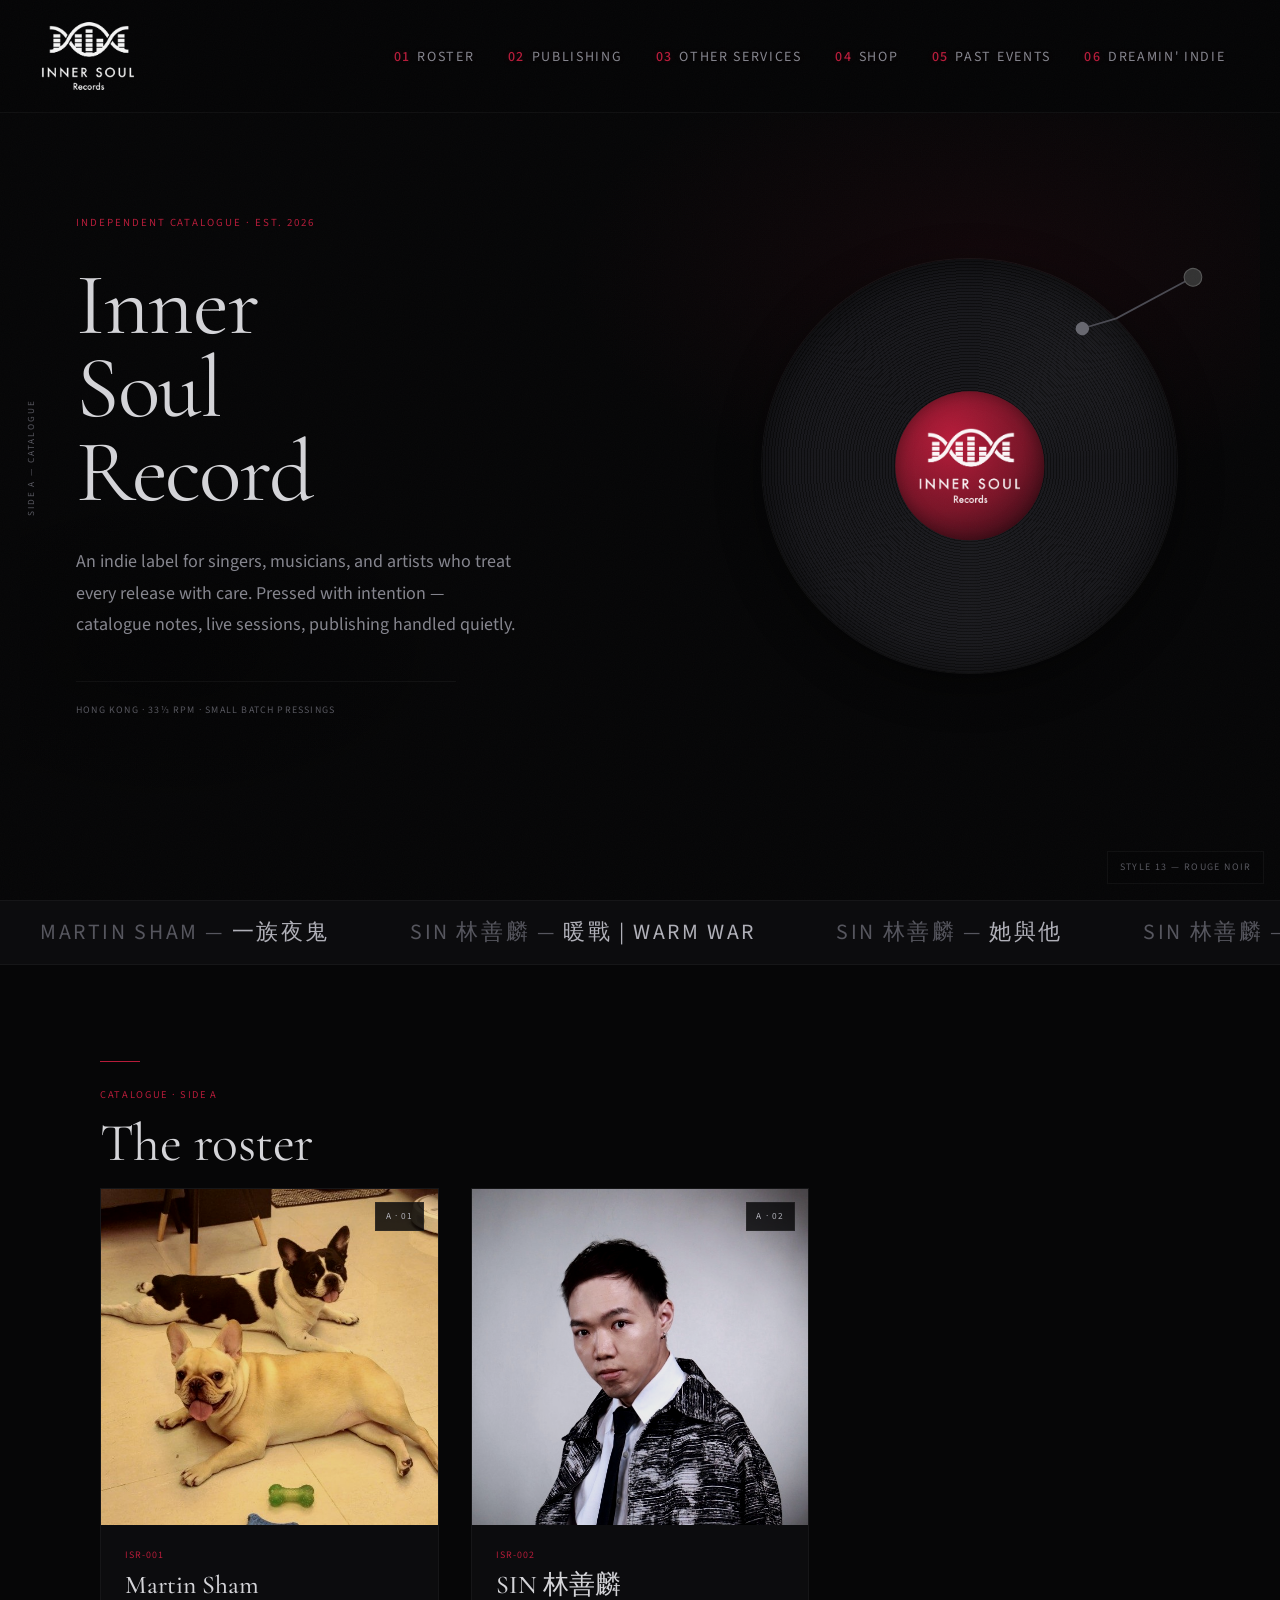
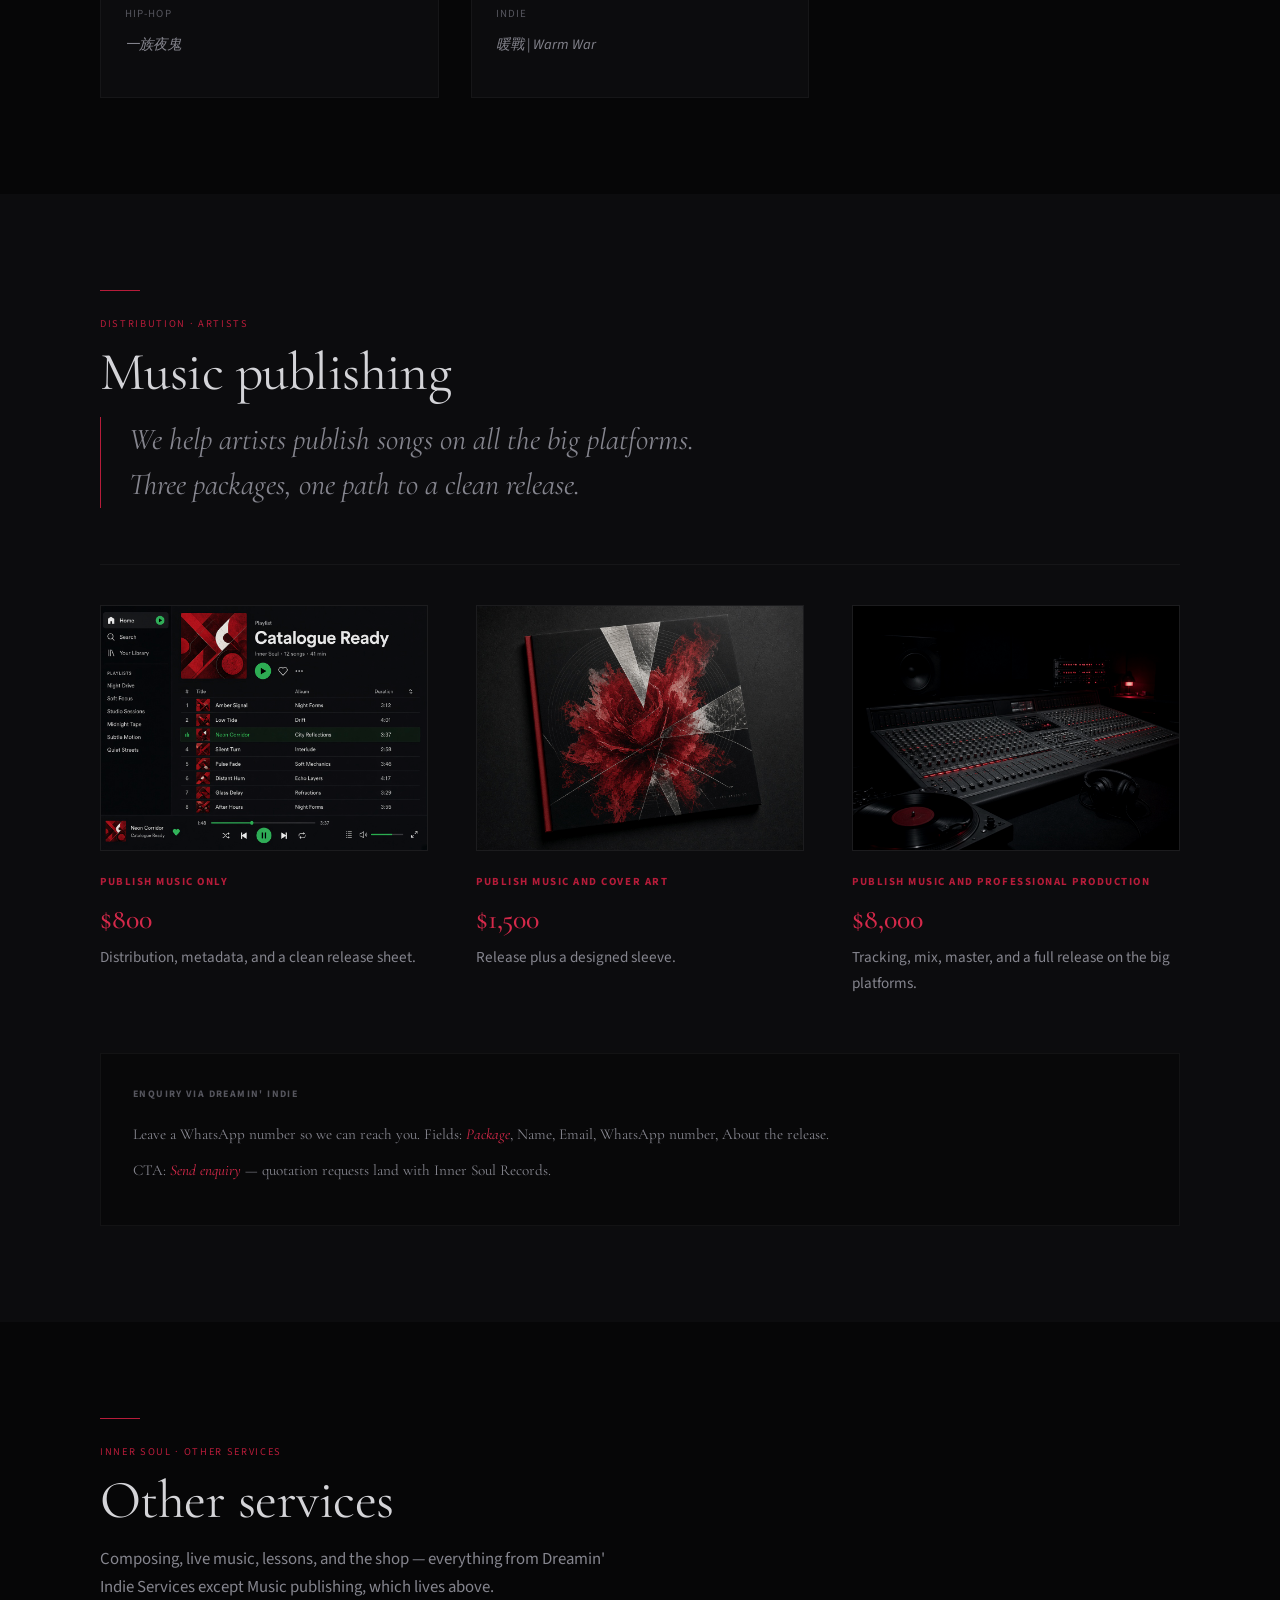
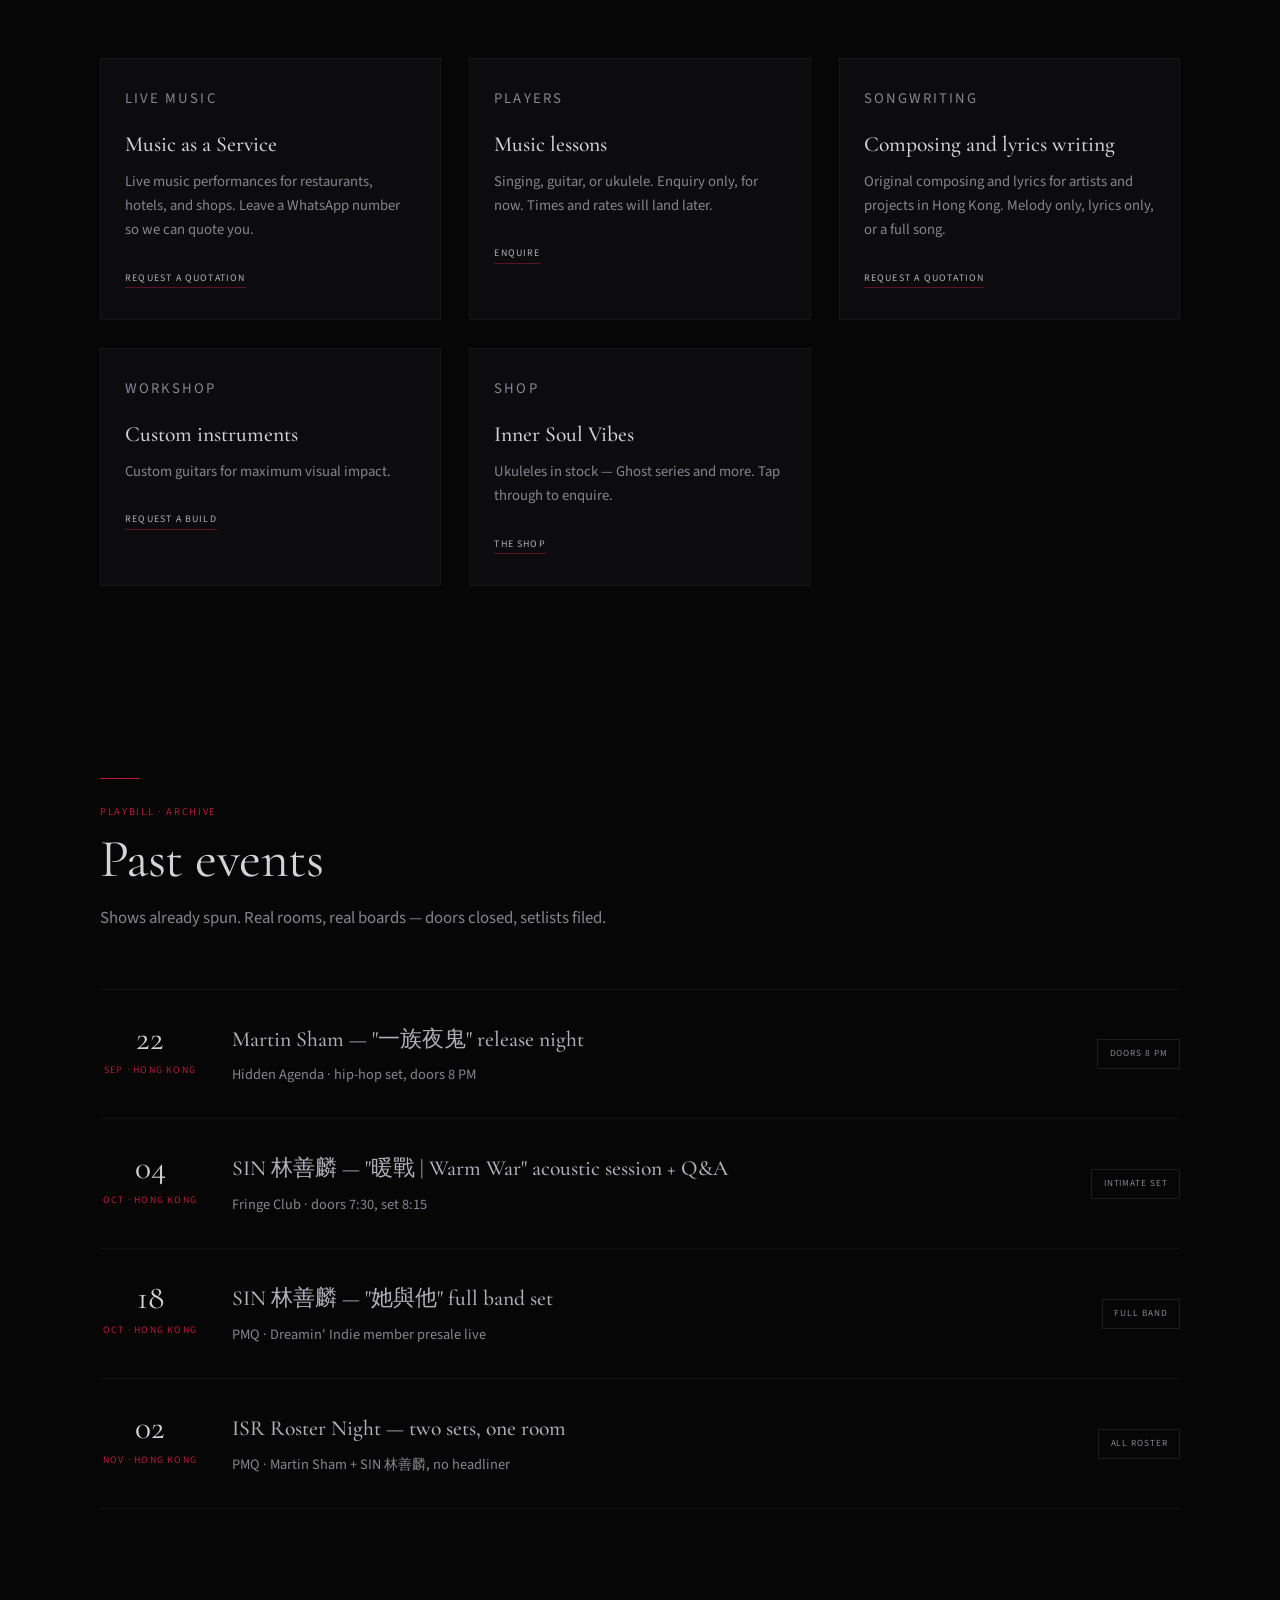
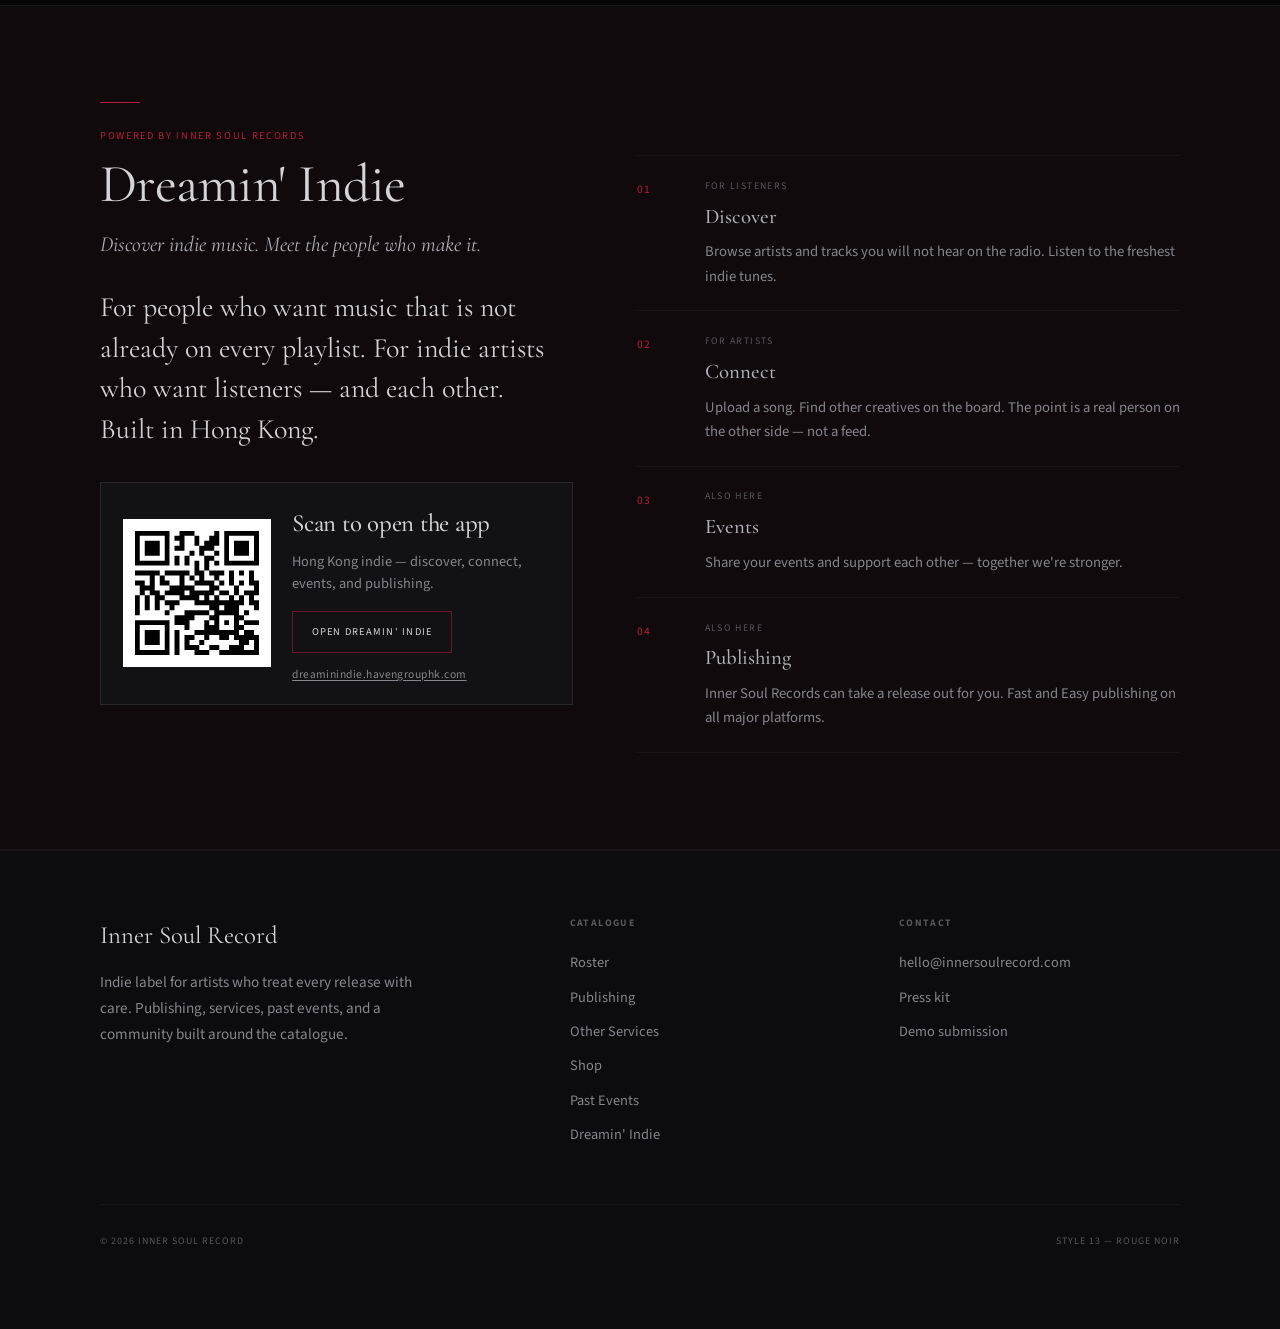
==== site/index.html @ 8de0a883 "Fix mobile hamburger menu clipping off-screen Six nav items plus centered flex overlay without overf" ====
<!DOCTYPE html>
<html lang="en">
<head>
  <meta charset="UTF-8">
  <meta name="viewport" content="width=device-width, initial-scale=1.0">
  <title>Inner Soul Record — Rouge Noir</title>
  <link rel="preconnect" href="https://fonts.googleapis.com">
  <link rel="preconnect" href="https://fonts.gstatic.com" crossorigin>
  <link href="https://fonts.googleapis.com/css2?family=Cormorant+Garamond:ital,wght@0,400;0,500;0,600;1,400&family=Source+Sans+3:ital,wght@0,300;0,400;0,500;1,400&display=swap" rel="stylesheet">
  <link rel="stylesheet" href="css/main.css?v=mobile-nav-scroll-1">
</head>
<body>
  <div class="grain" aria-hidden="true"></div>
  <div class="style-label">Style 13 — Rouge Noir</div>

  <nav class="site-nav" id="nav">
    <a href="#" class="logo" aria-label="Inner Soul Records">
      <img src="assets/isr-logo-white.png" alt="Inner Soul Records" class="logo-img" width="1047" height="789">
    </a>
    <ul class="nav-links" id="navLinks">
      <li><a href="#roster"><span class="num">01</span>Roster</a></li>
      <li><a href="#publishing"><span class="num">02</span>Publishing</a></li>
      <li><a href="#services"><span class="num">03</span>Other Services</a></li>
      <li><a href="shop.html"><span class="num">04</span>Shop</a></li>
      <li><a href="#past-events"><span class="num">05</span>Past Events</a></li>
      <li><a href="#dreamin"><span class="num">06</span>Dreamin' Indie</a></li>
    </ul>
    <button class="nav-toggle" id="navToggle" aria-label="Toggle menu">Menu</button>
  </nav>

  <header class="hero" id="top">
    <span class="hero-side-label">Side A — Catalogue</span>
    <div class="hero-copy">
      <p class="hero-eyebrow">Independent catalogue · Est. 2026</p>
      <h1>Inner<br>Soul<br>Record</h1>
      <p class="hero-tagline">An indie label for singers, musicians, and artists who treat every release with care. Pressed with intention — catalogue notes, live sessions, publishing handled quietly.</p>
      <p class="hero-footnote">Hong Kong · 33⅓ rpm · Small batch pressings</p>
    </div>
    <div class="hero-vinyl" aria-hidden="true">
      <div class="turntable">
        <div class="platter">
          <div class="label-disc">
            <img src="assets/isr-logo-white.png" alt="" class="label-logo" width="1047" height="789">
          </div>
        </div>
        <div class="tonearm">
          <svg viewBox="0 0 200 200" xmlns="http://www.w3.org/2000/svg">
            <path d="M170 30 L120 90 L95 110" stroke="#555" stroke-width="2" fill="none"/>
            <circle class="head" cx="95" cy="110" r="6"/>
            <circle cx="170" cy="30" r="8" fill="#333" stroke="#555"/>
          </svg>
        </div>
      </div>
    </div>
  </header>

  <div class="marquee-wrap" aria-hidden="true">
    <div class="marquee">
      <span>Martin Sham — <em>一族夜鬼</em></span>
      <span>SIN 林善麟 — <em>暖戰 | Warm War</em></span>
      <span>SIN 林善麟 — <em>她與他</em></span>
      <span>SIN 林善麟 — <em>成人的道別方式</em></span>
      <span>Martin Sham — <em>一族夜鬼</em></span>
      <span>SIN 林善麟 — <em>暖戰 | Warm War</em></span>
      <span>SIN 林善麟 — <em>她與他</em></span>
      <span>SIN 林善麟 — <em>成人的道別方式</em></span>
    </div>
  </div>

  <section id="roster">
    <div class="section-inner">
      <div class="section-rule"></div>
      <p class="section-label">Catalogue · Side A</p>
      <h2 class="section-title">The roster</h2>

      <div id="roster-entries" class="roster-grid" aria-live="polite"></div>
    </div>
  </section>

  <section id="publishing">
    <div class="section-inner">
      <div class="section-rule"></div>
      <p class="section-label">Distribution · Artists</p>
      <h2 class="section-title">Music publishing</h2>
      <p class="playbill-intro">We help artists publish songs on all the big platforms. Three packages, one path to a clean release.</p>
      <div class="playbill-columns">
        <div class="playbill-col">
          <div class="playbill-photo">
            <img class="playbill-img" src="assets/publishing/publish-music-only.jpg" alt="Spotify-like dark streaming player screenshot — Publish music only" width="1152" height="864" loading="lazy">
          </div>
          <h4>Publish music only</h4>
          <p class="pkg-price">$800</p>
          <p>Distribution, metadata, and a clean release sheet.</p>
        </div>
        <div class="playbill-col">
          <div class="playbill-photo">
            <img class="playbill-img" src="assets/publishing/publish-cover-art.jpg" alt="Dramatic crimson rose-nebula vinyl sleeve with silver shards — Publish music and cover art" width="1152" height="864" loading="lazy">
          </div>
          <h4>Publish music and cover art</h4>
          <p class="pkg-price">$1,500</p>
          <p>Release plus a designed sleeve.</p>
        </div>
        <div class="playbill-col">
          <div class="playbill-photo">
            <img class="playbill-img" src="assets/publishing/publish-production.jpg" alt="Studio mixing console and turntable — Publish music and professional production" width="1152" height="864" loading="lazy">
          </div>
          <h4>Publish music and professional production</h4>
          <p class="pkg-price">$8,000</p>
          <p>Tracking, mix, master, and a full release on the big platforms.</p>
        </div>
      </div>
      <div class="liner-notes">
        <h5>Enquiry via Dreamin' Indie</h5>
        <p>Leave a WhatsApp number so we can reach you. Fields: <span class="highlight">Package</span>, Name, Email, WhatsApp number, About the release.</p>
        <p>CTA: <span class="highlight">Send enquiry</span> — quotation requests land with Inner Soul Records.</p>
      </div>
    </div>
  </section>

  <section id="services">
    <div class="section-inner">
      <div class="section-rule"></div>
      <p class="section-label">Inner Soul · Other services</p>
      <h2 class="section-title">Other services</h2>
      <p class="section-desc">Composing, live music, lessons, and the shop — everything from Dreamin' Indie Services except Music publishing, which lives above.</p>
      <div class="services-grid">
        <article class="service-card">
          <p class="service-kicker">Live music</p>
          <h3>Music as a Service</h3>
          <p>Live music performances for restaurants, hotels, and shops. Leave a WhatsApp number so we can quote you.</p>
          <span class="service-cta">Request a quotation</span>
        </article>
        <article class="service-card">
          <p class="service-kicker">Players</p>
          <h3>Music lessons</h3>
          <p>Singing, guitar, or ukulele. Enquiry only, for now. Times and rates will land later.</p>
          <span class="service-cta">Enquire</span>
        </article>
        <article class="service-card">
          <p class="service-kicker">Songwriting</p>
          <h3>Composing and lyrics writing</h3>
          <p>Original composing and lyrics for artists and projects in Hong Kong. Melody only, lyrics only, or a full song.</p>
          <span class="service-cta">Request a quotation</span>
        </article>
        <article class="service-card">
          <p class="service-kicker">Workshop</p>
          <h3>Custom instruments</h3>
          <p>Custom guitars for maximum visual impact.</p>
          <span class="service-cta">Request a build</span>
        </article>
        <a href="shop.html" class="service-card service-card--link">
          <p class="service-kicker">Shop</p>
          <h3>Inner Soul Vibes</h3>
          <p>Ukuleles in stock — Ghost series and more. Tap through to enquire.</p>
          <span class="service-cta">The shop</span>
        </a>
      </div>
    </div>
  </section>

  <section id="past-events">
    <div class="section-inner">
      <div class="section-rule"></div>
      <p class="section-label">Playbill · Archive</p>
      <h2 class="section-title">Past events</h2>
      <p class="section-desc">Shows already spun. Real rooms, real boards — doors closed, setlists filed.</p>
      <div class="live-playbill">
        <article class="live-entry">
          <div class="live-date"><span class="day">22</span><span class="month">Sep · Hong Kong</span></div>
          <div class="live-info">
            <h4>Martin Sham — "一族夜鬼" release night</h4>
            <p>Hidden Agenda · hip-hop set, doors 8 PM</p>
          </div>
          <span class="live-tag">Doors 8 PM</span>
        </article>
        <article class="live-entry">
          <div class="live-date"><span class="day">04</span><span class="month">Oct · Hong Kong</span></div>
          <div class="live-info">
            <h4>SIN 林善麟 — "暖戰 | Warm War" acoustic session + Q&amp;A</h4>
            <p>Fringe Club · doors 7:30, set 8:15</p>
          </div>
          <span class="live-tag">Intimate set</span>
        </article>
        <article class="live-entry">
          <div class="live-date"><span class="day">18</span><span class="month">Oct · Hong Kong</span></div>
          <div class="live-info">
            <h4>SIN 林善麟 — "她與他" full band set</h4>
            <p>PMQ · Dreamin' Indie member presale live</p>
          </div>
          <span class="live-tag">Full band</span>
        </article>
        <article class="live-entry">
          <div class="live-date"><span class="day">02</span><span class="month">Nov · Hong Kong</span></div>
          <div class="live-info">
            <h4>ISR Roster Night — two sets, one room</h4>
            <p>PMQ · Martin Sham + SIN 林善麟, no headliner</p>
          </div>
          <span class="live-tag">All roster</span>
        </article>
      </div>
    </div>
  </section>

  <section id="dreamin">
    <div class="section-inner">
      <div class="section-rule"></div>
      <p class="section-label">Powered by Inner Soul Records</p>
      <div class="dreamin-layout">
        <div class="dreamin-intro">
          <h2 class="section-title">Dreamin' Indie</h2>
          <p class="section-desc dreamin-tagline">Discover indie music. Meet the people who make it.</p>
          <p class="dreamin-lede">For people who want music that is not already on every playlist. For indie artists who want listeners — and each other. Built in Hong Kong.</p>
          <div class="dreamin-scan">
            <img class="dreamin-qr" src="assets/dreamin-indie-qr.png" alt="QR code to open Dreamin' Indie" width="168" height="168">
            <div class="dreamin-scan-copy">
              <h3>Scan to open the app</h3>
              <p>Hong Kong indie — discover, connect, events, and publishing.</p>
              <div class="dreamin-actions">
                <a class="dreamin-cta" href="https://indie-dream.vercel.app" target="_blank" rel="noopener noreferrer">Open Dreamin' Indie</a>
                <a class="dreamin-link" href="http://dreaminindie.havengrouphk.com/" target="_blank" rel="noopener noreferrer">dreaminindie.havengrouphk.com</a>
              </div>
            </div>
          </div>
        </div>
        <ul class="dreamin-list">
          <li>
            <span class="idx">01</span>
            <div>
              <p class="dreamin-kicker">For listeners</p>
              <h4>Discover</h4>
              <p>Browse artists and tracks you will not hear on the radio. Listen to the freshest indie tunes.</p>
            </div>
          </li>
          <li>
            <span class="idx">02</span>
            <div>
              <p class="dreamin-kicker">For artists</p>
              <h4>Connect</h4>
              <p>Upload a song. Find other creatives on the board. The point is a real person on the other side — not a feed.</p>
            </div>
          </li>
          <li>
            <span class="idx">03</span>
            <div>
              <p class="dreamin-kicker">Also here</p>
              <h4>Events</h4>
              <p>Share your events and support each other — together we're stronger.</p>
            </div>
          </li>
          <li>
            <span class="idx">04</span>
            <div>
              <p class="dreamin-kicker">Also here</p>
              <h4>Publishing</h4>
              <p>Inner Soul Records can take a release out for you. Fast and Easy publishing on all major platforms.</p>
            </div>
          </li>
        </ul>
      </div>
    </div>
  </section>

  <footer>
    <div class="footer-inner">
      <div class="footer-brand">
        <h2>Inner Soul Record</h2>
        <p>Indie label for artists who treat every release with care. Publishing, services, past events, and a community built around the catalogue.</p>
      </div>
      <div class="footer-col">
        <h5>Catalogue</h5>
        <ul>
          <li><a href="#roster">Roster</a></li>
          <li><a href="#publishing">Publishing</a></li>
          <li><a href="#services">Other Services</a></li>
          <li><a href="shop.html">Shop</a></li>
          <li><a href="#past-events">Past Events</a></li>
          <li><a href="#dreamin">Dreamin' Indie</a></li>
        </ul>
      </div>
      <div class="footer-col">
        <h5>Contact</h5>
        <ul>
          <li><a href="mailto:hello@innersoulrecord.com">hello@innersoulrecord.com</a></li>
          <li><a href="#">Press kit</a></li>
          <li><a href="#">Demo submission</a></li>
        </ul>
      </div>
    </div>
    <div class="footer-bottom">
      <span>© 2026 Inner Soul Record</span>
      <span>Style 13 — Rouge Noir</span>
    </div>
  </footer>

  <script src="js/roster.js"></script>
  <script src="js/main.js"></script>
</body>
</html>
---- site/css/main.css ----
*, *::before, *::after { box-sizing: border-box; margin: 0; padding: 0; }

    :root {
      --ink: #060607;
      --charcoal: #0c0c0e;
      --surface: #121214;
      --surface-raised: #1a1a1e;
      --noir-panel: #100a0c;
      --silver: #d4d4d8;
      --silver-soft: #b0b0b8;
      --text-muted: #85858e;
      --text-faint: #56565e;
      --rouge: #b71c3a;
      --rouge-light: #d4294a;
      --rouge-deep: #7a1528;
      --rouge-soft: rgba(183, 28, 58, 0.14);
      --rouge-glow: rgba(183, 28, 58, 0.22);
      --rule: rgba(212, 212, 216, 0.11);
      --rule-faint: rgba(212, 212, 216, 0.05);
      --shadow-soft: 0 12px 40px rgba(0, 0, 0, 0.55);
      --shadow-card: 0 6px 28px rgba(0, 0, 0, 0.45);
      --shadow-rouge: 0 4px 24px rgba(183, 28, 58, 0.12);
      --font-serif: 'Cormorant Garamond', Georgia, 'Times New Roman', serif;
      --font-sans: 'Source Sans 3', system-ui, -apple-system, sans-serif;
    }

    html { scroll-behavior: smooth; }

    body {
      font-family: var(--font-sans);
      font-weight: 400;
      background: var(--ink);
      color: var(--silver);
      line-height: 1.65;
      overflow-x: hidden;
      -webkit-font-smoothing: antialiased;
    }

    /* Subtle paper texture — very restrained */
    .grain {
      pointer-events: none;
      position: fixed;
      inset: 0;
      z-index: 9999;
      opacity: 0.022;
      background-image: url("data:image/svg+xml,%3Csvg viewBox='0 0 256 256' xmlns='http://www.w3.org/2000/svg'%3E%3Cfilter id='n'%3E%3CfeTurbulence type='fractalNoise' baseFrequency='0.75' numOctaves='3' stitchTiles='stitch'/%3E%3C/filter%3E%3Crect width='100%25' height='100%25' filter='url(%23n)'/%3E%3C/svg%3E");
      background-size: 220px 220px;
    }

    .style-label {
      position: fixed;
      bottom: 1rem;
      right: 1rem;
      z-index: 9000;
      font-family: var(--font-sans);
      font-size: 0.62rem;
      font-weight: 400;
      letter-spacing: 0.14em;
      text-transform: uppercase;
      color: var(--text-faint);
      background: rgba(6, 6, 7, 0.94);
      border: 1px solid var(--rule-faint);
      padding: 0.45rem 0.7rem;
    }

    /* Navigation */
    .site-nav {
      position: fixed;
      top: 0;
      left: 0;
      right: 0;
      z-index: 500;
      display: flex;
      align-items: center;
      justify-content: space-between;
      padding: 1.25rem 2.5rem;
      background: rgba(6, 6, 7, 0.94);
      backdrop-filter: blur(16px);
      border-bottom: 1px solid var(--rule-faint);
      transition: border-color 0.3s, padding 0.3s;
    }
    .site-nav.scrolled {
      padding-top: 0.9rem;
      padding-bottom: 0.9rem;
      border-bottom-color: var(--rule);
    }
    .logo {
      text-decoration: none;
      display: flex;
      align-items: center;
      flex-shrink: 0;
    }
    .logo-img {
      display: block;
      height: 4.5rem;
      width: auto;
      opacity: 0.96;
      transition: opacity 0.25s ease;
    }
    .logo:hover .logo-img {
      opacity: 1;
    }
    .nav-links {
      display: flex;
      gap: 0.25rem;
      list-style: none;
      justify-content: flex-end;
    }
    .nav-links a {
      font-family: var(--font-sans);
      font-size: 0.875rem;
      font-weight: 400;
      letter-spacing: 0.12em;
      text-transform: uppercase;
      color: var(--text-muted);
      text-decoration: none;
      padding: 0.45rem 0.85rem;
      border: 1px solid transparent;
      text-shadow:
        0 0 8px rgba(183, 28, 58, 0.088),
        0 0 12px rgba(212, 212, 216, 0.044);
      transition: color 0.25s, border-color 0.25s, text-shadow 0.25s, box-shadow 0.25s;
    }
    .nav-links a:hover {
      color: var(--silver-soft);
      border-color: var(--rule-faint);
      text-shadow:
        0 0 10px rgba(183, 28, 58, 0.132),
        0 0 14px rgba(212, 212, 216, 0.055);
      box-shadow:
        inset 0 -1px 0 rgba(183, 28, 58, 0.154),
        0 0 13.2px rgba(183, 28, 58, 0.154);
    }
    .nav-links a.is-active,
    .nav-links a[aria-current="page"] {
      color: var(--silver-soft);
      border-color: var(--rule-faint);
      text-shadow:
        0 0 10px rgba(183, 28, 58, 0.132),
        0 0 14px rgba(212, 212, 216, 0.055);
      box-shadow:
        inset 0 -1px 0 rgba(183, 28, 58, 0.22),
        0 0 13.2px rgba(183, 28, 58, 0.154);
    }
    .nav-links a span.num {
      color: var(--rouge);
      margin-right: 0.4rem;
      font-weight: 500;
      text-shadow: 0 0 6px rgba(183, 28, 58, 0.165);
    }
    .nav-meta {
      font-family: var(--font-sans);
      font-size: 0.62rem;
      letter-spacing: 0.1em;
      text-transform: uppercase;
      color: var(--text-faint);
      text-align: right;
    }
    .nav-toggle {
      display: none;
      background: none;
      border: 1px solid var(--rule);
      color: var(--silver);
      font-family: var(--font-sans);
      font-size: 0.65rem;
      letter-spacing: 0.1em;
      padding: 0.45rem 0.75rem;
      cursor: pointer;
      flex-shrink: 0;
    }

    /* Hero — editorial layout */
    .hero {
      position: relative;
      min-height: 100vh;
      display: grid;
      grid-template-columns: 1.1fr 0.9fr;
      align-items: center;
      padding: 7rem 2.5rem 5rem;
      max-width: 1240px;
      margin: 0 auto;
      gap: 3rem;
    }
    .hero::before {
      content: '';
      position: absolute;
      inset: 0;
      background:
        radial-gradient(ellipse 55% 40% at 78% 30%, rgba(183, 28, 58, 0.07), transparent 62%),
        radial-gradient(ellipse 45% 35% at 12% 72%, rgba(0, 0, 0, 0.35), transparent 58%);
      pointer-events: none;
    }
    .hero-side-label {
      position: absolute;
      left: 0.75rem;
      top: 50%;
      transform: rotate(-90deg) translateX(-50%);
      transform-origin: left center;
      font-family: var(--font-sans);
      font-size: 0.58rem;
      letter-spacing: 0.2em;
      text-transform: uppercase;
      color: var(--text-faint);
      white-space: nowrap;
    }
    .hero-copy {
      position: relative;
      z-index: 2;
      padding-left: 1rem;
    }
    .hero-eyebrow {
      font-family: var(--font-sans);
      font-size: 0.68rem;
      font-weight: 400;
      letter-spacing: 0.18em;
      text-transform: uppercase;
      color: var(--rouge);
      margin-bottom: 2rem;
    }
    .hero h1 {
      font-family: var(--font-serif);
      font-size: clamp(3.25rem, 7.5vw, 5.5rem);
      font-weight: 400;
      line-height: 0.95;
      letter-spacing: -0.015em;
      margin-bottom: 2rem;
      color: var(--silver);
    }
    .hero-tagline {
      font-family: var(--font-sans);
      font-size: clamp(1rem, 1.8vw, 1.125rem);
      color: var(--text-muted);
      max-width: 440px;
      margin-bottom: 2.5rem;
      font-weight: 400;
      line-height: 1.75;
    }
    .hero-footnote {
      font-family: var(--font-sans);
      font-size: 0.62rem;
      letter-spacing: 0.12em;
      text-transform: uppercase;
      color: var(--text-faint);
      border-top: 1px solid var(--rule-faint);
      padding-top: 1.25rem;
      max-width: 380px;
    }

    /* Vinyl disc — classic, refined */
    .hero-vinyl {
      position: relative;
      z-index: 2;
      display: flex;
      align-items: center;
      justify-content: center;
      min-height: 400px;
    }
    .turntable {
      position: relative;
      width: min(494px, 85vw);
      height: min(494px, 85vw);
    }
    .platter {
      position: absolute;
      inset: 8%;
      border-radius: 50%;
      background:
        repeating-radial-gradient(circle at center,
          #0e0e10 0px,
          #0e0e10 1px,
          #18181c 1px,
          #18181c 3px);
      box-shadow:
        0 0 0 1px rgba(212, 212, 216, 0.06),
        var(--shadow-soft),
        inset 0 0 40px rgba(0, 0, 0, 0.75);
      animation: spin 12s linear infinite;
    }
    .platter::before {
      content: '';
      position: absolute;
      inset: 0;
      border-radius: 50%;
      background: conic-gradient(from 0deg,
        transparent 0deg,
        rgba(255,255,255,0.02) 45deg,
        transparent 90deg,
        rgba(255,255,255,0.015) 180deg,
        transparent 270deg);
    }
    .label-disc {
      position: absolute;
      top: 50%;
      left: 50%;
      transform: translate(-50%, -50%);
      width: 36%;
      height: 36%;
      border-radius: 50%;
      background: radial-gradient(circle at 38% 32%,
        var(--rouge) 0%,
        var(--rouge-deep) 52%,
        #1a080e 100%);
      display: flex;
      align-items: center;
      justify-content: center;
      overflow: hidden;
      box-shadow: inset 0 0 16px rgba(0,0,0,0.35);
    }
    .label-logo {
      width: 70%;
      height: auto;
      max-height: 55%;
      object-fit: contain;
      opacity: 0.96;
      pointer-events: none;
    }
    .tonearm {
      position: absolute;
      top: 5%;
      right: -2%;
      width: 45%;
      height: 45%;
      transform-origin: 85% 15%;
      transform: rotate(22deg);
      pointer-events: none;
    }
    .tonearm svg { width: 100%; height: 100%; }
    .tonearm path { fill: none; stroke: #4a4a52; stroke-width: 1.5; }
    .tonearm .head { fill: #686870; stroke: none; }

    @keyframes spin {
      from { transform: rotate(0deg); }
      to { transform: rotate(360deg); }
    }

    /* Catalogue ticker — restrained, slow */
    .marquee-wrap {
      border-top: 1px solid var(--rule-faint);
      border-bottom: 1px solid var(--rule-faint);
      background: var(--charcoal);
      overflow: hidden;
      padding: 0.85rem 0;
    }
    .marquee {
      display: flex;
      animation: marquee 80s linear infinite;
      white-space: nowrap;
    }
    .marquee span {
      font-family: var(--font-sans);
      font-size: 1.36rem;
      font-weight: 400;
      letter-spacing: 0.12em;
      text-transform: uppercase;
      color: var(--text-faint);
      padding: 0 2.5rem;
    }
    .marquee span em {
      font-style: normal;
      color: var(--silver-soft);
    }
    @keyframes marquee {
      0% { transform: translateX(0); }
      100% { transform: translateX(-50%); }
    }

    /* Sections shared */
    section {
      position: relative;
      padding: 6rem 2.5rem;
    }
    .section-inner {
      max-width: 1080px;
      margin: 0 auto;
      position: relative;
    }
    .section-rule {
      width: 40px;
      height: 1px;
      background: var(--rouge);
      margin-bottom: 1.5rem;
    }
    .section-label {
      font-family: var(--font-sans);
      font-size: 0.65rem;
      font-weight: 400;
      letter-spacing: 0.16em;
      text-transform: uppercase;
      color: var(--rouge);
      margin-bottom: 0.65rem;
    }
    .section-title {
      font-family: var(--font-serif);
      font-size: clamp(2.1rem, 4.5vw, 3.35rem);
      font-weight: 400;
      letter-spacing: -0.01em;
      margin-bottom: 1rem;
      line-height: 1.08;
      color: var(--silver);
    }
    .section-desc {
      color: var(--text-muted);
      max-width: 520px;
      font-size: 1.05rem;
      margin-bottom: 3.5rem;
      line-height: 1.7;
    }

    /* Roster — photo catalogue grid */
    #roster {
      background: var(--ink);
    }
    .roster-grid {
      display: grid;
      grid-template-columns: repeat(3, 1fr);
      gap: 2rem;
    }
    .roster-card {
      display: flex;
      flex-direction: column;
      background: var(--charcoal);
      border: 1px solid var(--rule-faint);
      overflow: hidden;
      transition: border-color 0.35s, transform 0.35s, box-shadow 0.35s;
    }
    .roster-card:hover {
      border-color: rgba(183, 28, 58, 0.28);
      transform: translateY(-2px);
      box-shadow: var(--shadow-card), var(--shadow-rouge);
    }
    .roster-photo-wrap {
      position: relative;
      aspect-ratio: 1;
      overflow: hidden;
      background: var(--surface);
    }
    .roster-photo {
      width: 100%;
      height: 100%;
      object-fit: cover;
      display: block;
      transition: transform 0.5s ease;
      filter: saturate(0.78) contrast(1.08) brightness(0.92);
    }
    .roster-card:hover .roster-photo {
      transform: scale(1.03);
    }
    .roster-side {
      position: absolute;
      top: 0.85rem;
      right: 0.85rem;
      font-family: var(--font-sans);
      font-size: 0.58rem;
      letter-spacing: 0.12em;
      text-transform: uppercase;
      color: var(--silver-soft);
      background: rgba(6, 6, 7, 0.82);
      border: 1px solid var(--rule-faint);
      padding: 0.35rem 0.6rem;
    }
    .roster-card-body {
      padding: 1.35rem 1.5rem 1.65rem;
      display: flex;
      flex-direction: column;
      gap: 0.4rem;
      flex: 1;
    }
    .roster-catalog {
      font-family: var(--font-sans);
      font-size: 0.62rem;
      letter-spacing: 0.1em;
      text-transform: uppercase;
      color: var(--rouge);
    }
    .roster-name {
      font-family: var(--font-serif);
      font-size: 1.6rem;
      font-weight: 500;
      line-height: 1.15;
      margin: 0;
      color: var(--silver);
    }
    .roster-genre {
      font-family: var(--font-sans);
      font-size: 0.68rem;
      letter-spacing: 0.1em;
      text-transform: uppercase;
      color: var(--text-faint);
    }
    .roster-release {
      font-size: 0.9rem;
      color: var(--text-muted);
      margin-top: 0.2rem;
    }
    .roster-note {
      font-family: var(--font-serif);
      font-size: 0.92rem;
      color: var(--text-muted);
      font-style: italic;
      line-height: 1.55;
      margin-top: 0.5rem;
      opacity: 0;
      max-height: 0;
      overflow: hidden;
      transition: opacity 0.35s, max-height 0.4s ease, margin-top 0.35s;
    }
    .roster-card:hover .roster-note {
      opacity: 1;
      max-height: 8rem;
      margin-top: 0.75rem;
    }
    .roster-error {
      grid-column: 1 / -1;
      padding: 1rem 0;
      font-size: 0.92rem;
      color: var(--text-muted);
      font-style: italic;
    }

    /* Dreamin' Indie — noir velvet chapter (synced from dreaminindie.havengrouphk.com) */
    #dreamin {
      background: var(--noir-panel);
      border-top: 1px solid var(--rule-faint);
      border-bottom: 1px solid var(--rule-faint);
    }
    #dreamin .section-label { color: var(--rouge); }
    #dreamin .section-desc.dreamin-tagline {
      font-family: var(--font-serif);
      font-style: italic;
      font-size: clamp(1.15rem, 2vw, 1.35rem);
      color: var(--silver-soft);
      max-width: 36rem;
      margin-bottom: 1.5rem;
    }
    .dreamin-layout {
      display: grid;
      grid-template-columns: 1fr 1.15fr;
      gap: 4rem;
      align-items: start;
    }
    .dreamin-intro .section-title {
      margin-bottom: 0.85rem;
    }
    .dreamin-lede {
      font-family: var(--font-serif);
      font-size: clamp(1.35rem, 2.4vw, 1.75rem);
      font-weight: 400;
      line-height: 1.45;
      color: var(--silver);
      margin-bottom: 2rem;
      max-width: 28rem;
    }
    .dreamin-scan {
      display: grid;
      grid-template-columns: 148px 1fr;
      gap: 1.35rem;
      align-items: center;
      padding: 1.25rem 1.35rem;
      border: 1px solid var(--rule);
      background: var(--surface);
      max-width: 32rem;
    }
    .dreamin-qr {
      width: 148px;
      height: 148px;
      background: #fff;
      padding: 10px;
      display: block;
    }
    .dreamin-scan-copy h3 {
      font-family: var(--font-serif);
      font-size: 1.55rem;
      font-weight: 500;
      color: var(--silver);
      margin-bottom: 0.45rem;
      letter-spacing: -0.01em;
    }
    .dreamin-scan-copy > p {
      font-size: 0.9rem;
      color: var(--text-muted);
      line-height: 1.55;
      margin-bottom: 1rem;
    }
    .dreamin-actions {
      display: flex;
      flex-wrap: wrap;
      gap: 0.75rem 1.25rem;
      align-items: center;
    }
    .dreamin-cta {
      display: inline-block;
      font-family: var(--font-sans);
      font-size: 0.65rem;
      letter-spacing: 0.12em;
      text-transform: uppercase;
      text-decoration: none;
      color: var(--silver);
      border: 1px solid rgba(183, 28, 58, 0.55);
      padding: 0.7rem 1.15rem;
      transition: background 0.25s, border-color 0.25s, color 0.25s, box-shadow 0.25s;
    }
    .dreamin-cta:hover {
      color: var(--silver);
      background: rgba(183, 28, 58, 0.16);
      border-color: var(--rouge-light);
      box-shadow: 0 0 14px var(--rouge-soft);
    }
    .dreamin-link {
      font-family: var(--font-sans);
      font-size: 0.72rem;
      letter-spacing: 0.04em;
      color: var(--text-muted);
      text-decoration: underline;
      text-underline-offset: 0.2em;
      transition: color 0.2s;
    }
    .dreamin-link:hover { color: var(--silver-soft); }
    .dreamin-list {
      list-style: none;
      border-top: 1px solid var(--rule-faint);
    }
    .dreamin-list li {
      display: grid;
      grid-template-columns: 48px 1fr;
      gap: 1.25rem;
      padding: 1.35rem 0;
      border-bottom: 1px solid var(--rule-faint);
    }
    .dreamin-list .idx {
      font-family: var(--font-sans);
      font-size: 0.72rem;
      letter-spacing: 0.1em;
      color: var(--rouge);
      padding-top: 0.15rem;
    }
    .dreamin-kicker {
      font-family: var(--font-sans);
      font-size: 0.62rem;
      letter-spacing: 0.14em;
      text-transform: uppercase;
      color: var(--text-faint);
      margin-bottom: 0.35rem;
    }
    .dreamin-list h4 {
      font-family: var(--font-serif);
      font-size: 1.3rem;
      font-weight: 500;
      margin-bottom: 0.4rem;
      color: var(--silver-soft);
    }
    .dreamin-list p:not(.dreamin-kicker) {
      font-size: 0.92rem;
      color: var(--text-muted);
      line-height: 1.65;
    }

    /* Publishing — editorial playbill */
    #publishing {
      background: var(--charcoal);
    }
    .playbill-intro {
      font-family: var(--font-serif);
      font-size: clamp(1.45rem, 2.5vw, 1.9rem);
      font-style: italic;
      color: var(--text-muted);
      max-width: 640px;
      margin-bottom: 3.5rem;
      line-height: 1.5;
      border-left: 1px solid var(--rouge);
      padding-left: 1.75rem;
    }
    .playbill-columns {
      display: grid;
      grid-template-columns: repeat(3, 1fr);
      gap: 3rem;
      border-top: 1px solid var(--rule-faint);
      padding-top: 2.5rem;
    }
    .playbill-col {
      display: flex;
      flex-direction: column;
    }
    .playbill-photo {
      position: relative;
      aspect-ratio: 4 / 3;
      overflow: hidden;
      margin-bottom: 1.35rem;
      border: 1px solid var(--rule-faint);
      background: var(--surface);
    }
    .playbill-img {
      width: 100%;
      height: 100%;
      object-fit: cover;
      object-position: center;
      display: block;
      filter: saturate(0.88) contrast(1.05) brightness(0.92);
      transition: transform 0.55s ease, filter 0.35s ease;
    }
    .playbill-col:hover .playbill-img {
      transform: scale(1.03);
      filter: saturate(0.95) contrast(1.08) brightness(0.96);
    }
    .playbill-col h4 {
      font-family: var(--font-sans);
      font-size: 0.68rem;
      letter-spacing: 0.14em;
      text-transform: uppercase;
      color: var(--rouge);
      margin-bottom: 0.85rem;
    }
    .playbill-col p {
      font-size: 0.95rem;
      color: var(--text-muted);
      line-height: 1.7;
    }
    .playbill-col .pkg-price {
      font-family: var(--font-serif);
      font-size: 1.75rem;
      font-weight: 500;
      color: var(--rouge-light);
      margin-bottom: 0.65rem;
      line-height: 1.1;
    }
    .liner-notes {
      margin-top: 3.5rem;
      padding: 2rem;
      border: 1px solid var(--rule-faint);
      background: rgba(6, 6, 7, 0.55);
    }
    .liner-notes h5 {
      font-family: var(--font-sans);
      font-size: 0.62rem;
      letter-spacing: 0.14em;
      text-transform: uppercase;
      color: var(--text-faint);
      margin-bottom: 1.15rem;
    }
    .liner-notes p {
      font-family: var(--font-serif);
      font-size: 0.95rem;
      color: var(--text-muted);
      line-height: 1.8;
      margin-bottom: 0.55rem;
    }
    .liner-notes .highlight { color: var(--rouge-light); font-style: italic; }

    /* Services — from Dreamin' Indie (excl. Music publishing) */
    #services {
      background: var(--ink);
    }
    .services-grid {
      display: grid;
      grid-template-columns: repeat(3, 1fr);
      gap: 1.75rem;
      margin-top: 0.5rem;
    }
    .service-card {
      padding: 1.75rem 1.5rem 1.85rem;
      border: 1px solid var(--rule-faint);
      background: var(--charcoal);
      transition: border-color 0.3s, box-shadow 0.3s, transform 0.3s;
    }
    a.service-card--link {
      display: block;
      text-decoration: none;
      color: inherit;
      cursor: pointer;
    }
    a.service-card--link:hover .service-cta,
    a.service-card--link:focus-visible .service-cta {
      color: var(--rouge-light);
      border-bottom-color: var(--rouge-light);
    }
    a.service-card--link:focus-visible {
      outline: 1px solid rgba(183, 28, 58, 0.55);
      outline-offset: 3px;
    }
    .service-card:hover {
      border-color: rgba(183, 28, 58, 0.28);
      box-shadow: var(--shadow-rouge);
      transform: translateY(-2px);
    }
    .service-kicker {
      font-family: var(--font-sans);
      font-size: 0.62rem;
      letter-spacing: 0.14em;
      text-transform: uppercase;
      color: var(--rouge);
      margin-bottom: 0.75rem;
    }
    .service-card h3 {
      font-family: var(--font-serif);
      font-size: 1.35rem;
      font-weight: 500;
      color: var(--silver);
      line-height: 1.25;
      margin-bottom: 0.75rem;
    }
    .service-card p {
      font-size: 0.92rem;
      color: var(--text-muted);
      line-height: 1.65;
      margin-bottom: 1.25rem;
    }
    .service-cta {
      font-family: var(--font-sans);
      font-size: 0.62rem;
      letter-spacing: 0.12em;
      text-transform: uppercase;
      color: var(--silver-soft);
      border-bottom: 1px solid rgba(183, 28, 58, 0.45);
      padding-bottom: 0.15rem;
    }

    /* Live — editorial playbill */
    #live {
      background: var(--ink);
    }
    .live-playbill {
      border-top: 1px solid var(--rule-faint);
    }
    .live-entry {
      display: grid;
      grid-template-columns: 100px 1fr auto;
      gap: 2rem;
      align-items: start;
      padding: 2rem 0;
      border-bottom: 1px solid var(--rule-faint);
      transition: background 0.25s;
    }
    .live-entry:hover {
      background: rgba(183, 28, 58, 0.04);
      padding-left: 1rem;
      padding-right: 1rem;
      margin-left: -1rem;
      margin-right: -1rem;
    }
    .live-date {
      font-family: var(--font-sans);
      text-align: center;
    }
    .live-date .day {
      display: block;
      font-family: var(--font-serif);
      font-size: 2.1rem;
      font-weight: 400;
      color: var(--silver);
      line-height: 1;
    }
    .live-date .month {
      font-size: 0.62rem;
      letter-spacing: 0.12em;
      text-transform: uppercase;
      color: var(--rouge);
    }
    .live-info h4 {
      font-family: var(--font-serif);
      font-size: 1.35rem;
      font-weight: 500;
      margin-bottom: 0.35rem;
      color: var(--silver-soft);
    }
    .live-info p {
      font-size: 0.9rem;
      color: var(--text-muted);
    }
    .live-tag {
      font-family: var(--font-sans);
      font-size: 0.58rem;
      letter-spacing: 0.1em;
      text-transform: uppercase;
      color: var(--text-muted);
      border: 1px solid var(--rule);
      padding: 0.4rem 0.7rem;
      white-space: nowrap;
      align-self: center;
      transition: border-color 0.25s, color 0.25s;
    }
    .live-entry:hover .live-tag {
      color: var(--rouge-light);
      border-color: rgba(183, 28, 58, 0.35);
    }

    /* Footer */
    footer {
      background: var(--charcoal);
      border-top: 1px solid var(--rule-faint);
      padding: 4rem 2.5rem 5rem;
    }
    .footer-inner {
      max-width: 1080px;
      margin: 0 auto;
      display: grid;
      grid-template-columns: 1.5fr 1fr 1fr;
      gap: 3rem;
    }
    .footer-brand h2 {
      font-family: var(--font-serif);
      font-size: 1.55rem;
      font-weight: 400;
      margin-bottom: 0.85rem;
      color: var(--silver);
    }
    .footer-brand p {
      color: var(--text-muted);
      font-size: 0.95rem;
      max-width: 340px;
      line-height: 1.7;
    }
    .footer-col h5 {
      font-family: var(--font-sans);
      font-size: 0.62rem;
      letter-spacing: 0.14em;
      text-transform: uppercase;
      color: var(--text-faint);
      margin-bottom: 1.1rem;
    }
    .footer-col ul {
      list-style: none;
    }
    .footer-col li {
      margin-bottom: 0.5rem;
    }
    .footer-col a {
      color: var(--text-muted);
      text-decoration: none;
      font-size: 0.9rem;
      transition: color 0.25s;
    }
    .footer-col a:hover { color: var(--rouge); }
    .footer-bottom {
      max-width: 1080px;
      margin: 3rem auto 0;
      padding-top: 1.75rem;
      border-top: 1px solid var(--rule-faint);
      display: flex;
      justify-content: space-between;
      flex-wrap: wrap;
      gap: 1rem;
      font-family: var(--font-sans);
      font-size: 0.62rem;
      letter-spacing: 0.1em;
      text-transform: uppercase;
      color: var(--text-faint);
    }

    /* Shop — Inner Soul Vibes (Dreamin' Indie) */
    .page-shop .shop-page {
      padding: 7.5rem 2.5rem 5rem;
      min-height: 70vh;
      background:
        radial-gradient(ellipse 70% 45% at 18% 12%, rgba(183, 28, 58, 0.09), transparent 55%),
        radial-gradient(ellipse 50% 40% at 88% 78%, rgba(122, 21, 40, 0.08), transparent 50%),
        var(--ink);
    }
    .shop-inner { max-width: 1100px; margin: 0 auto; }
    .shop-back {
      display: inline-block;
      font-family: var(--font-sans);
      font-size: 0.78rem;
      letter-spacing: 0.04em;
      color: var(--text-muted);
      text-decoration: none;
      margin-bottom: 1.75rem;
      transition: color 0.25s;
    }
    .shop-back:hover { color: var(--rouge-light); }
    .shop-title { margin-bottom: 0.85rem; }
    .shop-intro { margin-bottom: 2.75rem; }

    /* Shop grid — product previews */
    .shop-grid {
      display: grid;
      grid-template-columns: repeat(auto-fill, minmax(260px, 1fr));
      gap: 1.75rem;
    }
    .shop-preview {
      display: flex;
      flex-direction: column;
      text-decoration: none;
      color: inherit;
      border: 1px solid var(--rule-faint);
      background: var(--charcoal);
      overflow: hidden;
      transition: border-color 0.35s, box-shadow 0.35s, transform 0.35s;
    }
    .shop-preview:hover {
      border-color: rgba(183, 28, 58, 0.35);
      box-shadow: var(--shadow-card), var(--shadow-rouge);
      transform: translateY(-3px);
    }
    .shop-preview:focus-visible {
      outline: 1px solid var(--rouge-light);
      outline-offset: 3px;
    }
    .shop-preview-photo {
      position: relative;
      background: var(--surface);
      aspect-ratio: 3 / 4;
      overflow: hidden;
    }
    .shop-preview-img {
      width: 100%;
      height: 100%;
      object-fit: cover;
      object-position: center 28%;
      display: block;
      filter: saturate(0.82) contrast(1.06) brightness(0.94);
      transition: transform 0.55s ease;
    }
    .shop-preview:hover .shop-preview-img {
      transform: scale(1.04);
    }
    .shop-preview-body {
      padding: 1.35rem 1.4rem 1.55rem;
      display: flex;
      flex-direction: column;
      gap: 0.35rem;
      flex: 1;
    }
    .shop-preview-name {
      font-family: var(--font-serif);
      font-size: 1.35rem;
      font-weight: 500;
      line-height: 1.2;
      color: var(--silver);
      margin: 0.1rem 0 0.15rem;
    }
    .shop-preview-price {
      font-family: var(--font-serif);
      font-size: 1.35rem;
      font-weight: 500;
      color: var(--rouge-light);
      margin: 0.25rem 0 0.15rem;
    }
    .shop-preview-blurb {
      font-size: 0.88rem;
      color: var(--text-muted);
      line-height: 1.55;
      margin: 0.2rem 0 0;
    }

    /* Product detail page */
    .product-detail {
      max-width: 1100px;
    }
    .product-card {
      display: grid;
      grid-template-columns: minmax(240px, 0.9fr) 1.2fr;
      gap: 0;
      border: 1px solid var(--rule-faint);
      background: var(--charcoal);
      overflow: hidden;
      transition: border-color 0.35s, box-shadow 0.35s;
    }
    .product-card:hover {
      border-color: rgba(183, 28, 58, 0.3);
      box-shadow: var(--shadow-card), var(--shadow-rouge);
    }
    .product-photo-wrap {
      position: relative;
      background: var(--surface);
      min-height: 420px;
      overflow: hidden;
    }
    .product-photo {
      width: 100%;
      height: 100%;
      object-fit: cover;
      object-position: center 30%;
      display: block;
      filter: saturate(0.82) contrast(1.06) brightness(0.94);
      transition: transform 0.55s ease;
    }
    .product-card:hover .product-photo {
      transform: scale(1.03);
    }
    .product-body {
      padding: 2.25rem 2.5rem 2.5rem;
      display: flex;
      flex-direction: column;
      gap: 0.45rem;
    }
    .product-series {
      font-family: var(--font-sans);
      font-size: 0.62rem;
      letter-spacing: 0.14em;
      text-transform: uppercase;
      color: var(--rouge);
    }
    .product-name {
      font-family: var(--font-serif);
      font-size: clamp(1.85rem, 3vw, 2.4rem);
      font-weight: 500;
      line-height: 1.15;
      color: var(--silver);
      margin: 0.15rem 0 0.35rem;
    }
    .product-meta,
    .product-woods,
    .product-kind {
      font-size: 0.88rem;
      color: var(--text-muted);
      line-height: 1.5;
    }
    .product-woods { font-style: italic; font-family: var(--font-serif); }
    .product-price {
      font-family: var(--font-serif);
      font-size: 2rem;
      font-weight: 500;
      color: var(--rouge-light);
      margin: 0.65rem 0 0.35rem;
    }
    .product-blurb {
      font-size: 0.98rem;
      color: var(--silver-soft);
      line-height: 1.7;
      max-width: 36rem;
      margin: 0.5rem 0 1.25rem;
    }
    .product-cta {
      align-self: flex-start;
      margin-top: auto;
      font-family: var(--font-sans);
      font-size: 0.68rem;
      letter-spacing: 0.14em;
      text-transform: uppercase;
      text-decoration: none;
      color: var(--silver);
      background: transparent;
      border: 1px solid rgba(183, 28, 58, 0.55);
      padding: 0.85rem 1.5rem;
      transition: background 0.25s, border-color 0.25s, color 0.25s, box-shadow 0.25s;
    }
    .product-cta:hover {
      color: var(--silver);
      background: rgba(183, 28, 58, 0.16);
      border-color: var(--rouge-light);
      box-shadow: 0 0 18px var(--rouge-soft);
    }

    /* Responsive */
    @media (max-width: 900px) {
      .hero {
        grid-template-columns: 1fr;
        min-height: auto;
        padding-top: 6rem;
      }
      .hero-vinyl { order: -1; min-height: 300px; }
      .hero-side-label { display: none; }
      .dreamin-layout { grid-template-columns: 1fr; gap: 2.5rem; }
      .dreamin-scan { grid-template-columns: 128px 1fr; }
      .dreamin-qr { width: 128px; height: 128px; }
      .playbill-columns { grid-template-columns: 1fr; gap: 2.5rem; }
      .services-grid { grid-template-columns: 1fr 1fr; gap: 1.25rem; }
      .footer-inner { grid-template-columns: 1fr; }
      .roster-grid {
        grid-template-columns: repeat(2, 1fr);
        gap: 1.5rem;
      }
      .shop-grid {
        grid-template-columns: repeat(auto-fill, minmax(220px, 1fr));
        gap: 1.35rem;
      }
      .product-card {
        grid-template-columns: 1fr;
      }
      .product-photo-wrap {
        min-height: 320px;
        aspect-ratio: 3 / 4;
      }
      .product-body {
        padding: 1.75rem 1.5rem 2rem;
      }
    }
    @media (max-width: 600px) {
      .roster-grid {
        grid-template-columns: 1fr;
        gap: 1.75rem;
      }
      .services-grid {
        grid-template-columns: 1fr;
      }
      .roster-note {
        opacity: 1;
        max-height: none;
        margin-top: 0.75rem;
      }
      .dreamin-scan {
        grid-template-columns: 1fr;
        justify-items: start;
      }
    }
    @media (hover: none) {
      .roster-note {
        opacity: 1;
        max-height: none;
        margin-top: 0.75rem;
      }
    }
    @media (max-width: 768px) {
      .site-nav {
        padding: 0.9rem 1.25rem;
      }
      .nav-links, .nav-meta { display: none; }
      .nav-toggle {
        display: block;
        position: relative;
        z-index: 700;
      }
      .nav-links.open {
        display: flex;
        flex-direction: column;
        position: fixed;
        inset: 0;
        width: 100%;
        max-width: 100vw;
        height: 100%;
        max-height: 100dvh;
        background: rgba(6, 6, 7, 0.98);
        align-items: center;
        justify-content: flex-start;
        z-index: 600;
        overflow-x: hidden;
        overflow-y: auto;
        -webkit-overflow-scrolling: touch;
        overscroll-behavior: contain;
        padding:
          max(5.5rem, calc(env(safe-area-inset-top, 0px) + 4.5rem))
          max(1.25rem, env(safe-area-inset-right, 0px))
          max(2rem, calc(env(safe-area-inset-bottom, 0px) + 1.5rem))
          max(1.25rem, env(safe-area-inset-left, 0px));
        box-sizing: border-box;
      }
      /* Center when short; auto margins collapse when overflowing so item 01 stays reachable */
      .nav-links.open > li:first-child { margin-top: auto; }
      .nav-links.open > li:last-child { margin-bottom: auto; }
      .nav-links.open a {
        display: block;
        font-size: 1.09375rem;
        padding: 0.85rem 1.25rem;
        text-align: center;
        max-width: min(100%, 20rem);
        white-space: normal;
        overflow-wrap: break-word;
      }
      section { padding: 4rem 1.25rem; }
      .page-shop .shop-page { padding: 6rem 1.25rem 4rem; }
      .live-entry {
        grid-template-columns: 1fr;
        gap: 0.85rem;
      }
      .live-date { text-align: left; display: flex; gap: 0.85rem; align-items: baseline; }
      .live-date .day { font-size: 1.5rem; }
    }
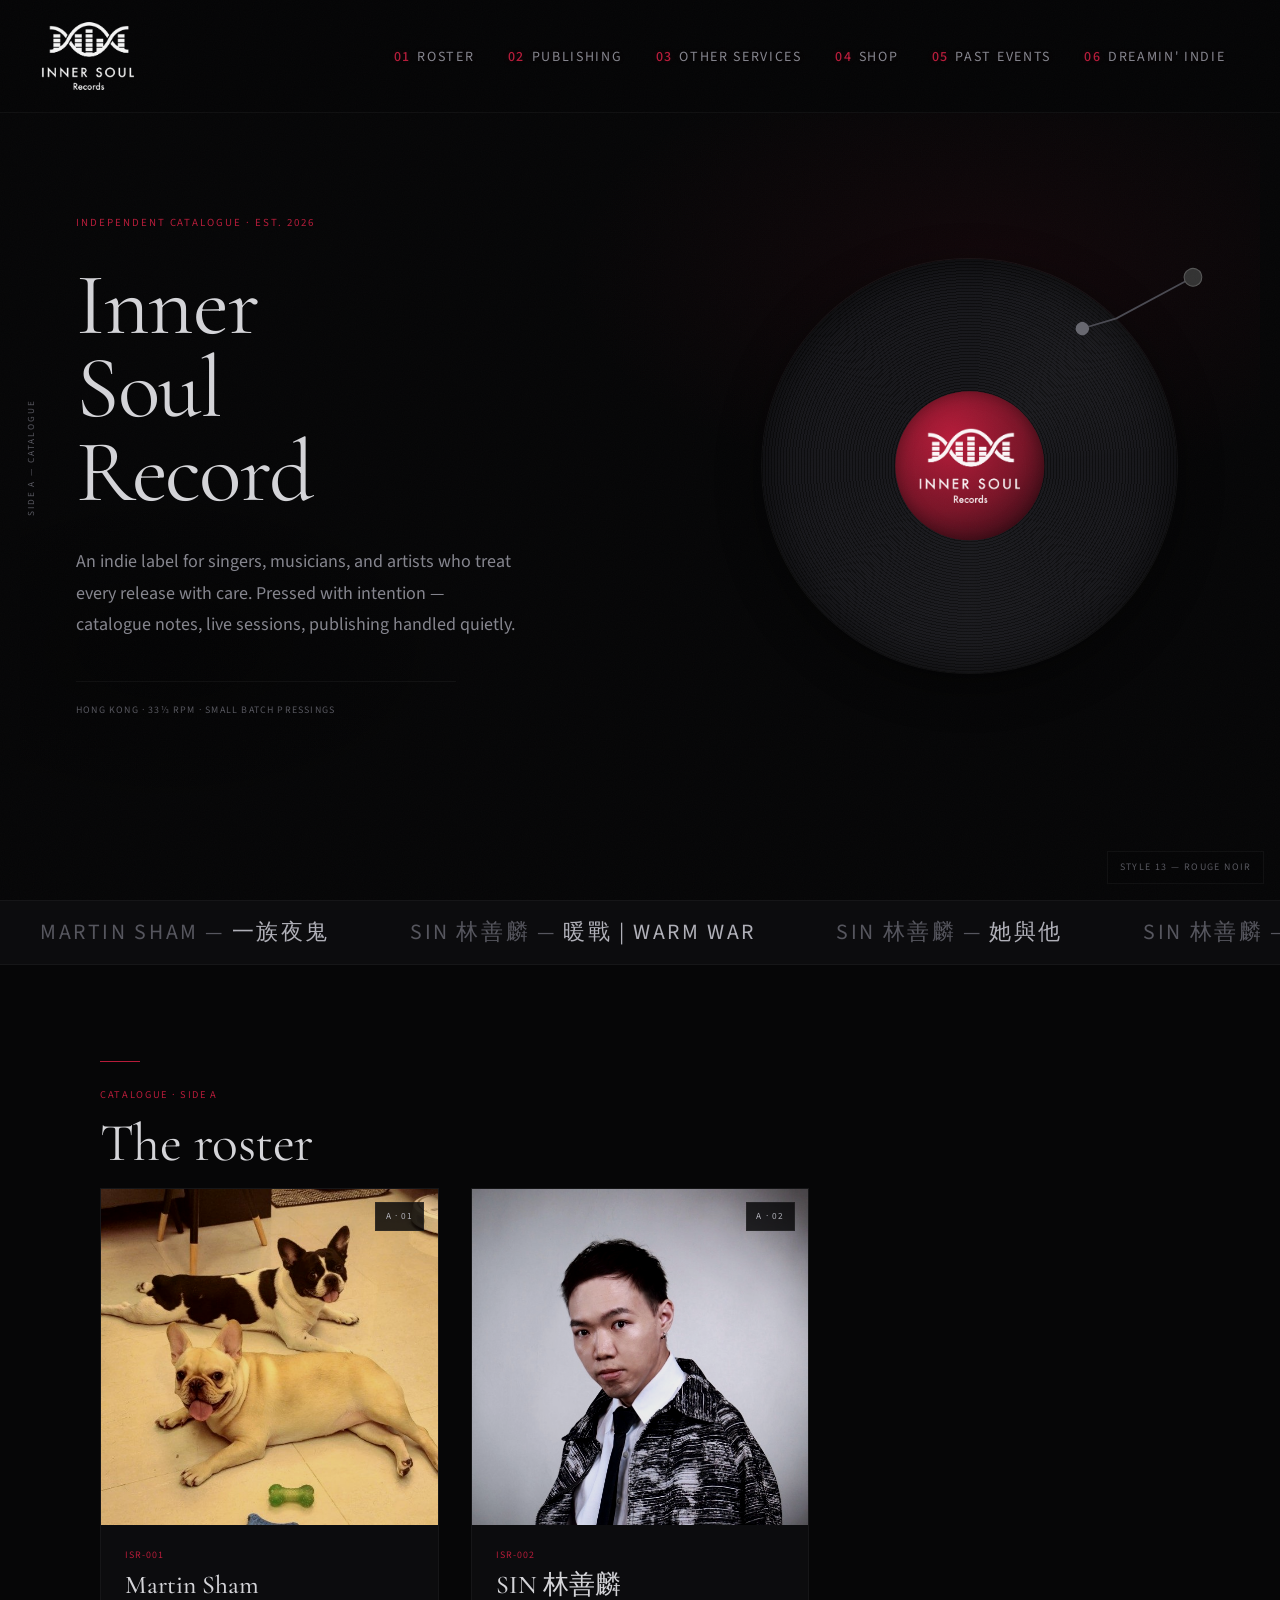
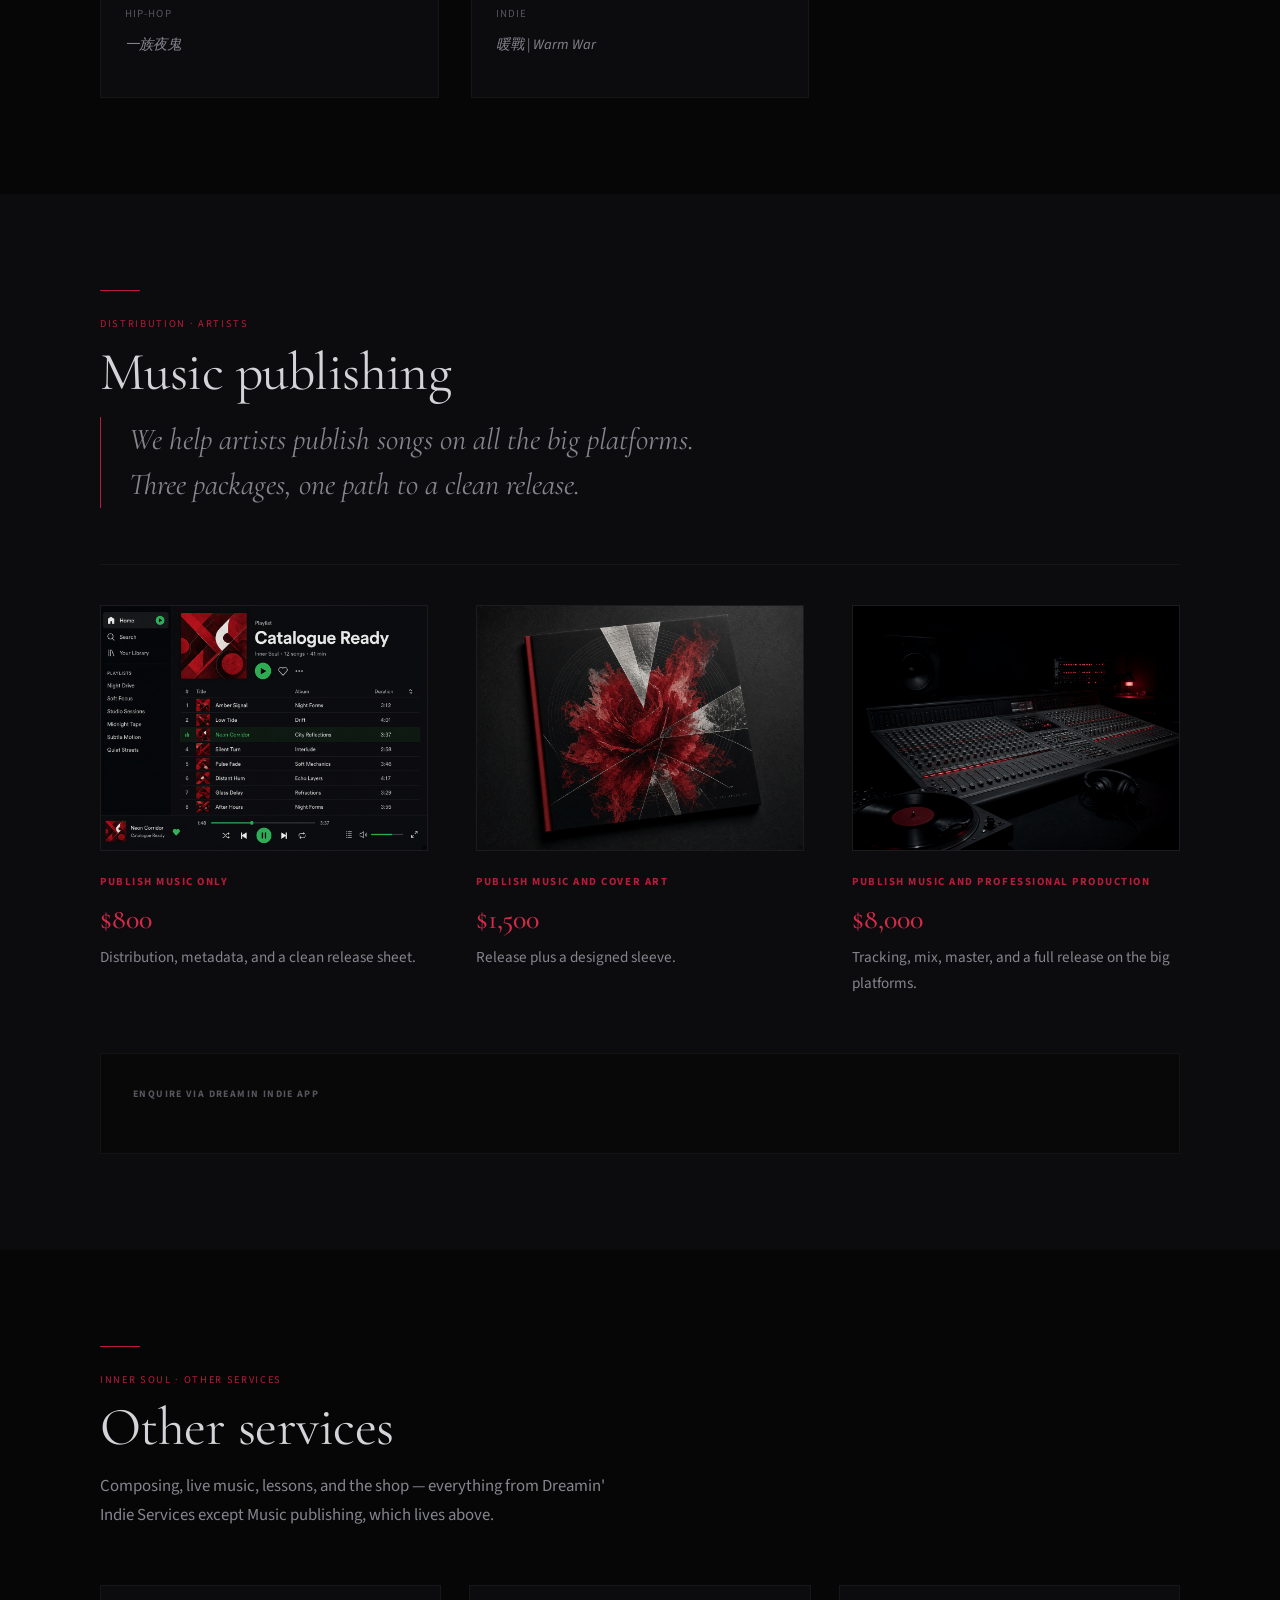
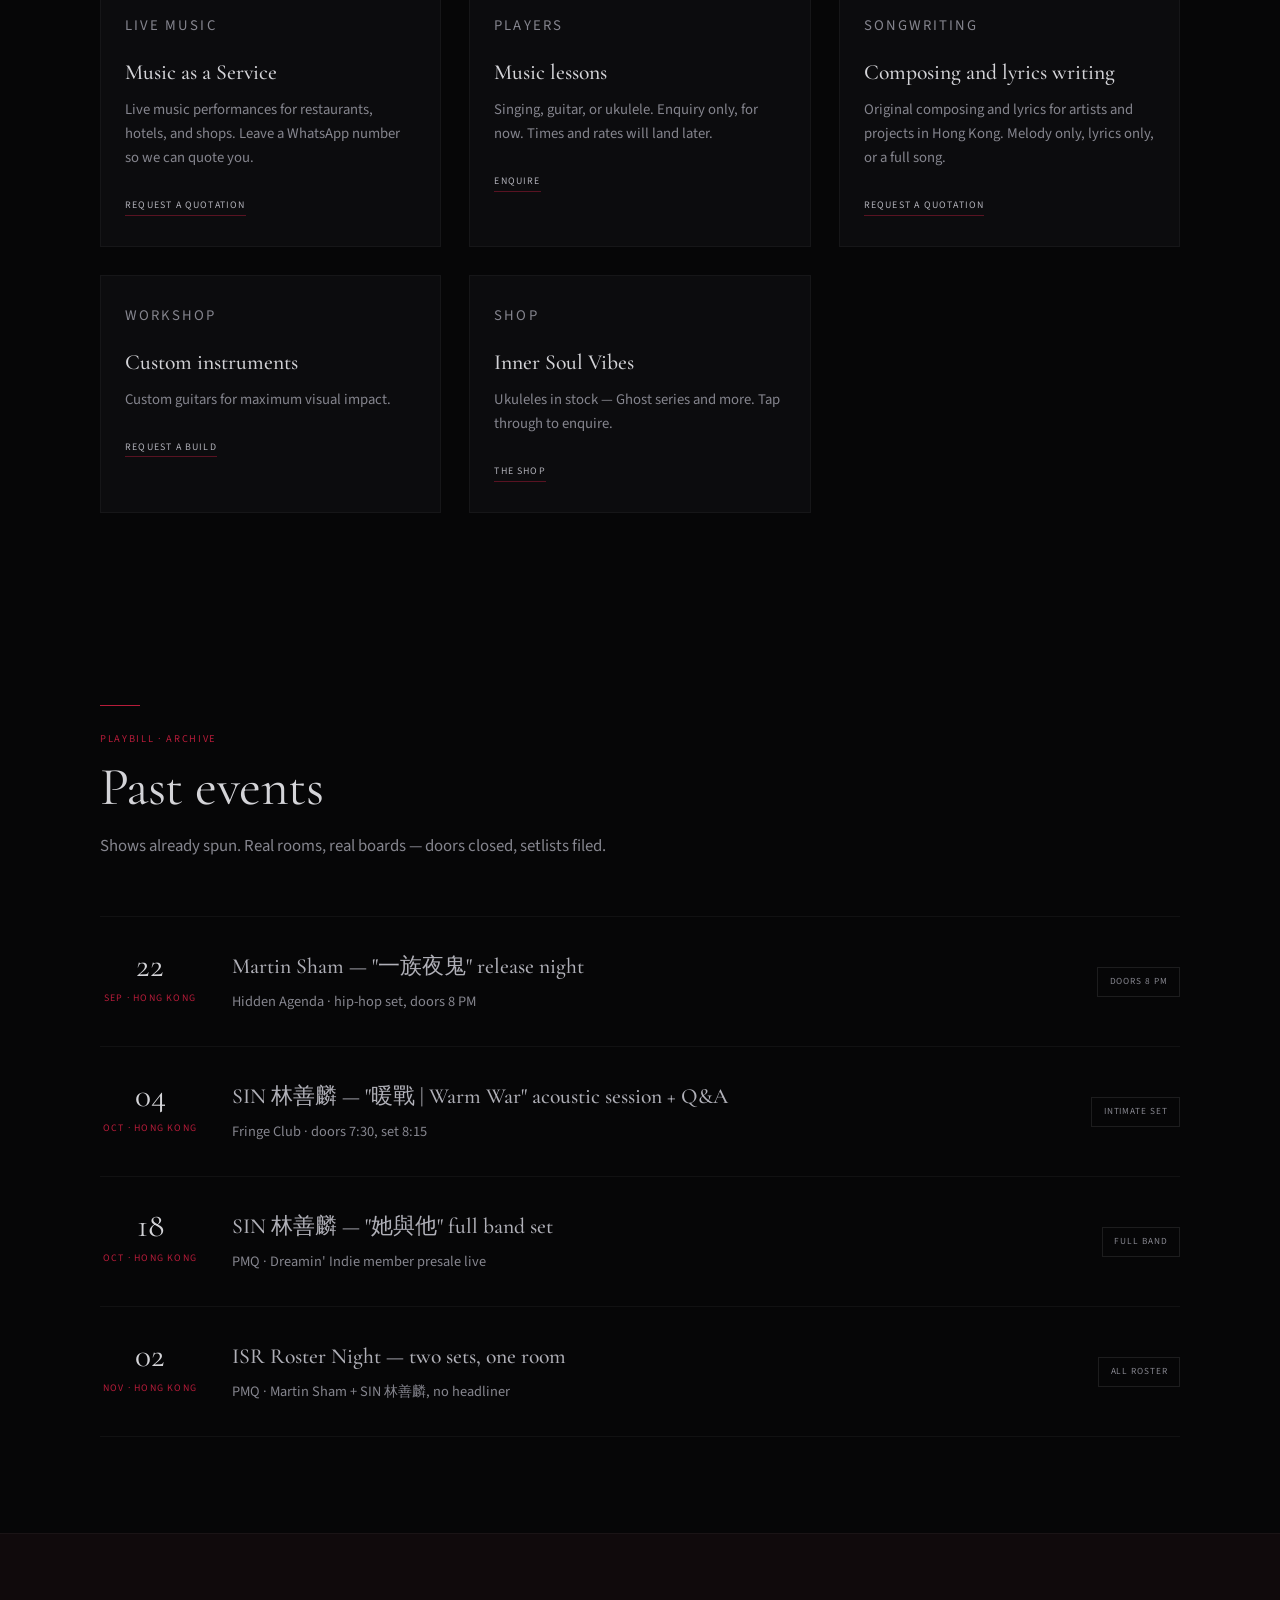
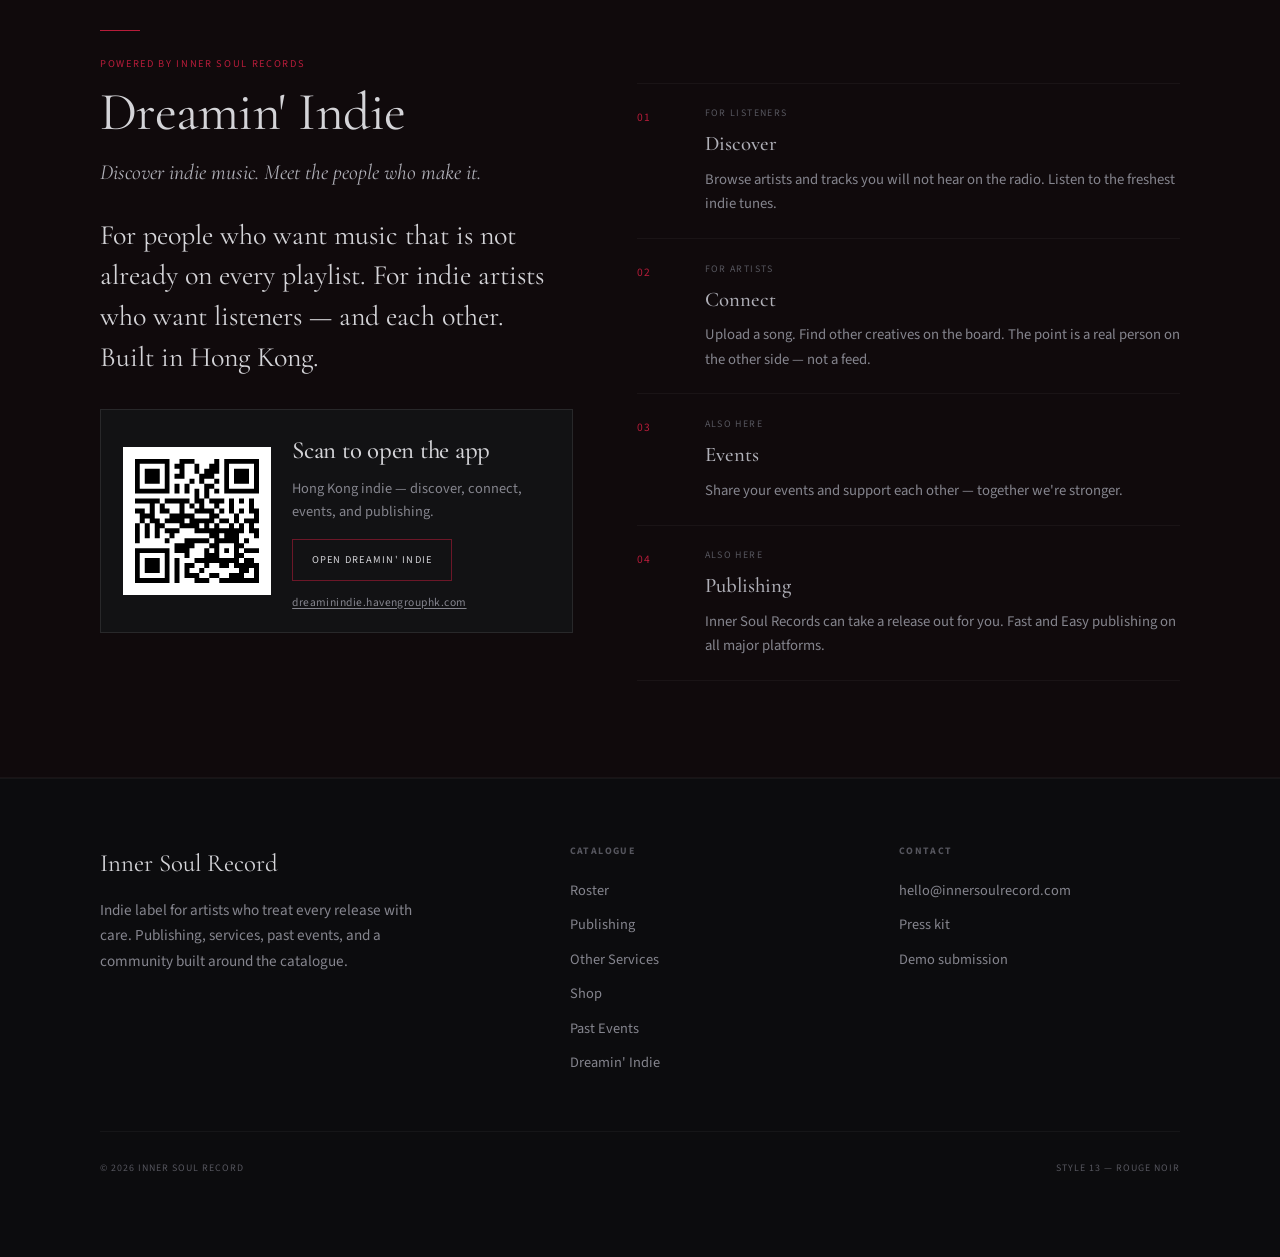
==== commit 5c505630: "Trim publishing liner-notes to Dreamin Indie app enquire line Keep only the single uppercase enquire" ====
--- a/site/index.html
+++ b/site/index.html
@@ -7,7 +7,7 @@
   <link rel="preconnect" href="https://fonts.googleapis.com">
   <link rel="preconnect" href="https://fonts.gstatic.com" crossorigin>
   <link href="https://fonts.googleapis.com/css2?family=Cormorant+Garamond:ital,wght@0,400;0,500;0,600;1,400&family=Source+Sans+3:ital,wght@0,300;0,400;0,500;1,400&display=swap" rel="stylesheet">
-  <link rel="stylesheet" href="css/main.css?v=mobile-nav-scroll-1">
+  <link rel="stylesheet" href="css/main.css?v=marquee-speed-1p5x">
 </head>
 <body>
   <div class="grain" aria-hidden="true"></div>
@@ -110,9 +110,7 @@
         </div>
       </div>
       <div class="liner-notes">
-        <h5>Enquiry via Dreamin' Indie</h5>
-        <p>Leave a WhatsApp number so we can reach you. Fields: <span class="highlight">Package</span>, Name, Email, WhatsApp number, About the release.</p>
-        <p>CTA: <span class="highlight">Send enquiry</span> — quotation requests land with Inner Soul Records.</p>
+        <h5>Enquire via Dreamin Indie app</h5>
       </div>
     </div>
   </section>
--- a/site/css/main.css
+++ b/site/css/main.css
@@ -249,7 +249,7 @@
     /* Vinyl disc — classic, refined */
     .hero-vinyl {
       position: relative;
-      z-index: 2;
+      z-index: 1;
       display: flex;
       align-items: center;
       justify-content: center;
@@ -343,7 +343,7 @@
     }
     .marquee {
       display: flex;
-      animation: marquee 80s linear infinite;
+      animation: marquee 53.33s linear infinite;
       white-space: nowrap;
     }
     .marquee span {
@@ -1203,25 +1203,33 @@
       .site-nav {
         padding: 0.9rem 1.25rem;
       }
+      /* Escape backdrop-filter containing-block trap so the overlay is viewport-fixed
+         and paints above the hero vinyl (platter/tonearm). */
+      .site-nav:has(.nav-links.open) {
+        z-index: 2000;
+        backdrop-filter: none;
+        -webkit-backdrop-filter: none;
+      }
       .nav-links, .nav-meta { display: none; }
       .nav-toggle {
         display: block;
         position: relative;
-        z-index: 700;
+        z-index: 2100;
       }
       .nav-links.open {
         display: flex;
         flex-direction: column;
         position: fixed;
-        inset: 0;
-        width: 100%;
+        top: 0;
+        left: 0;
+        width: 100vw;
         max-width: 100vw;
-        height: 100%;
+        height: 100dvh;
         max-height: 100dvh;
         background: rgba(6, 6, 7, 0.98);
         align-items: center;
         justify-content: flex-start;
-        z-index: 600;
+        z-index: 2000;
         overflow-x: hidden;
         overflow-y: auto;
         -webkit-overflow-scrolling: touch;
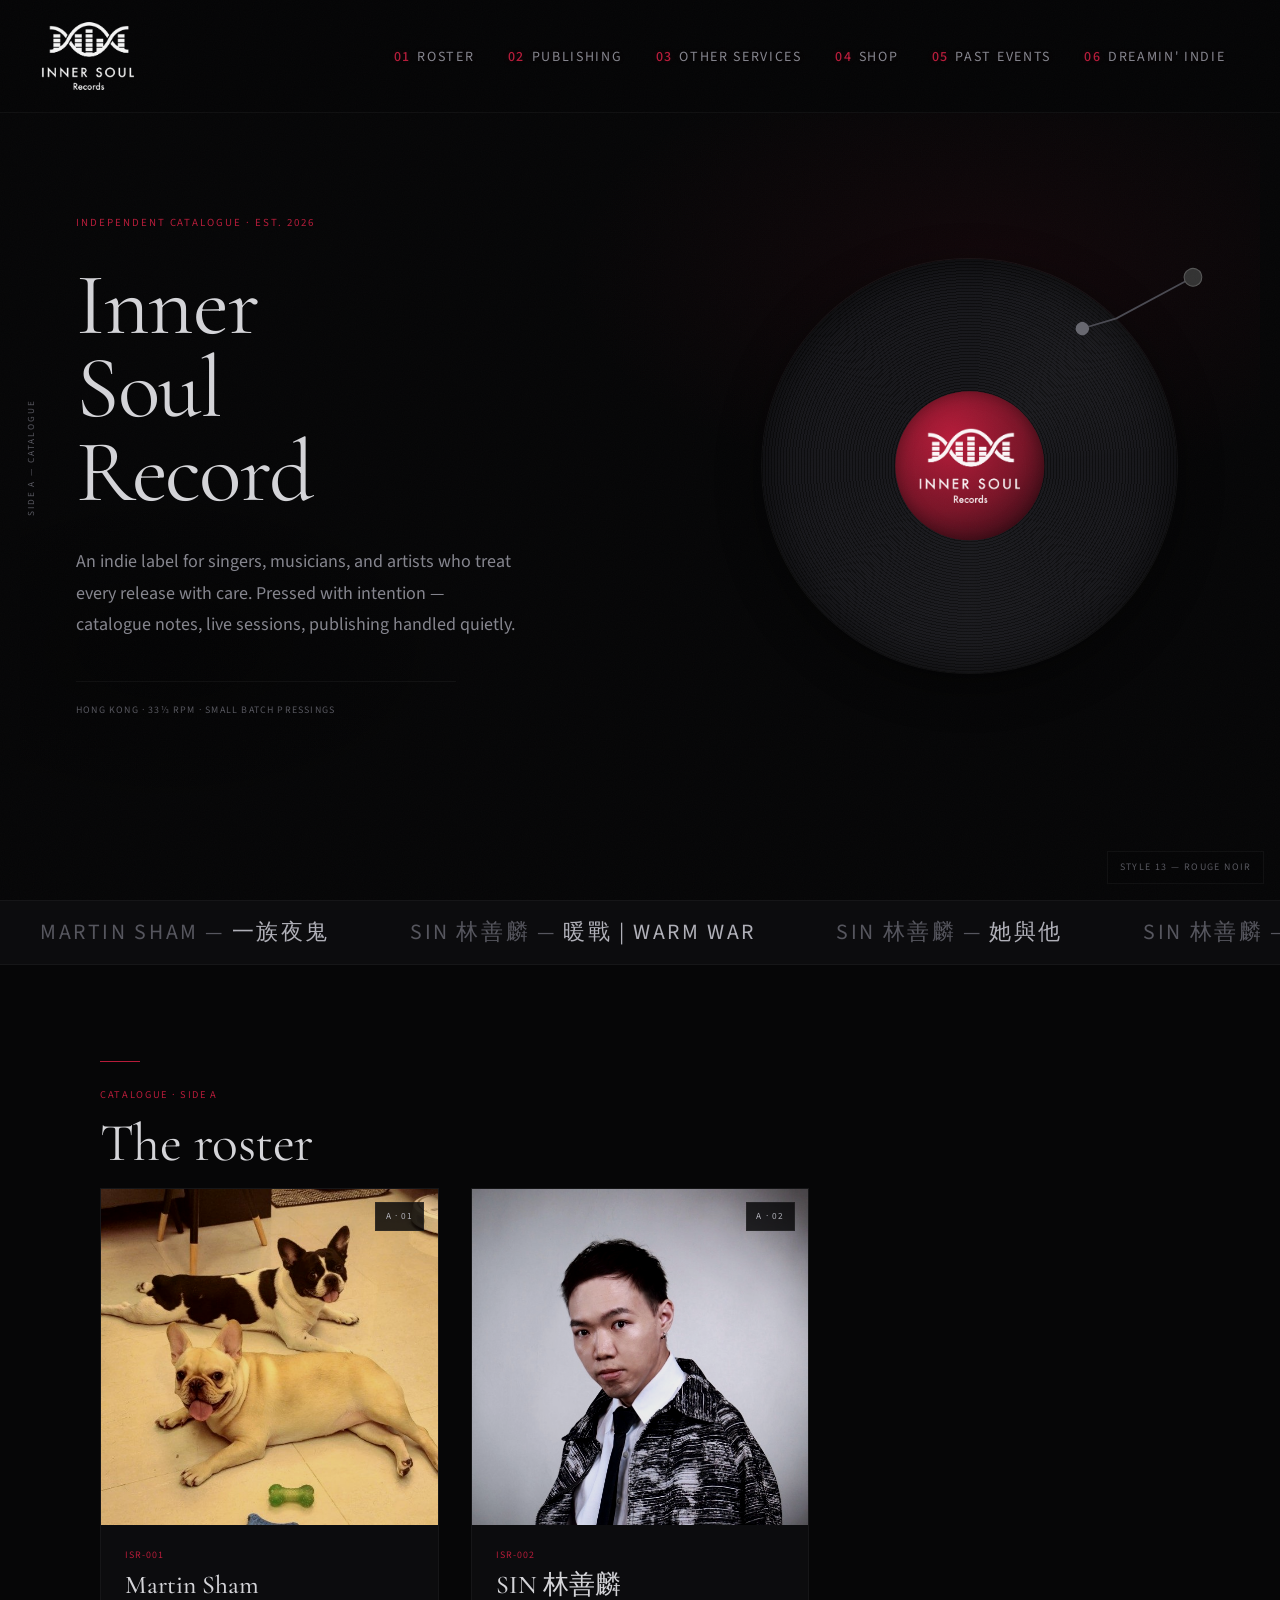
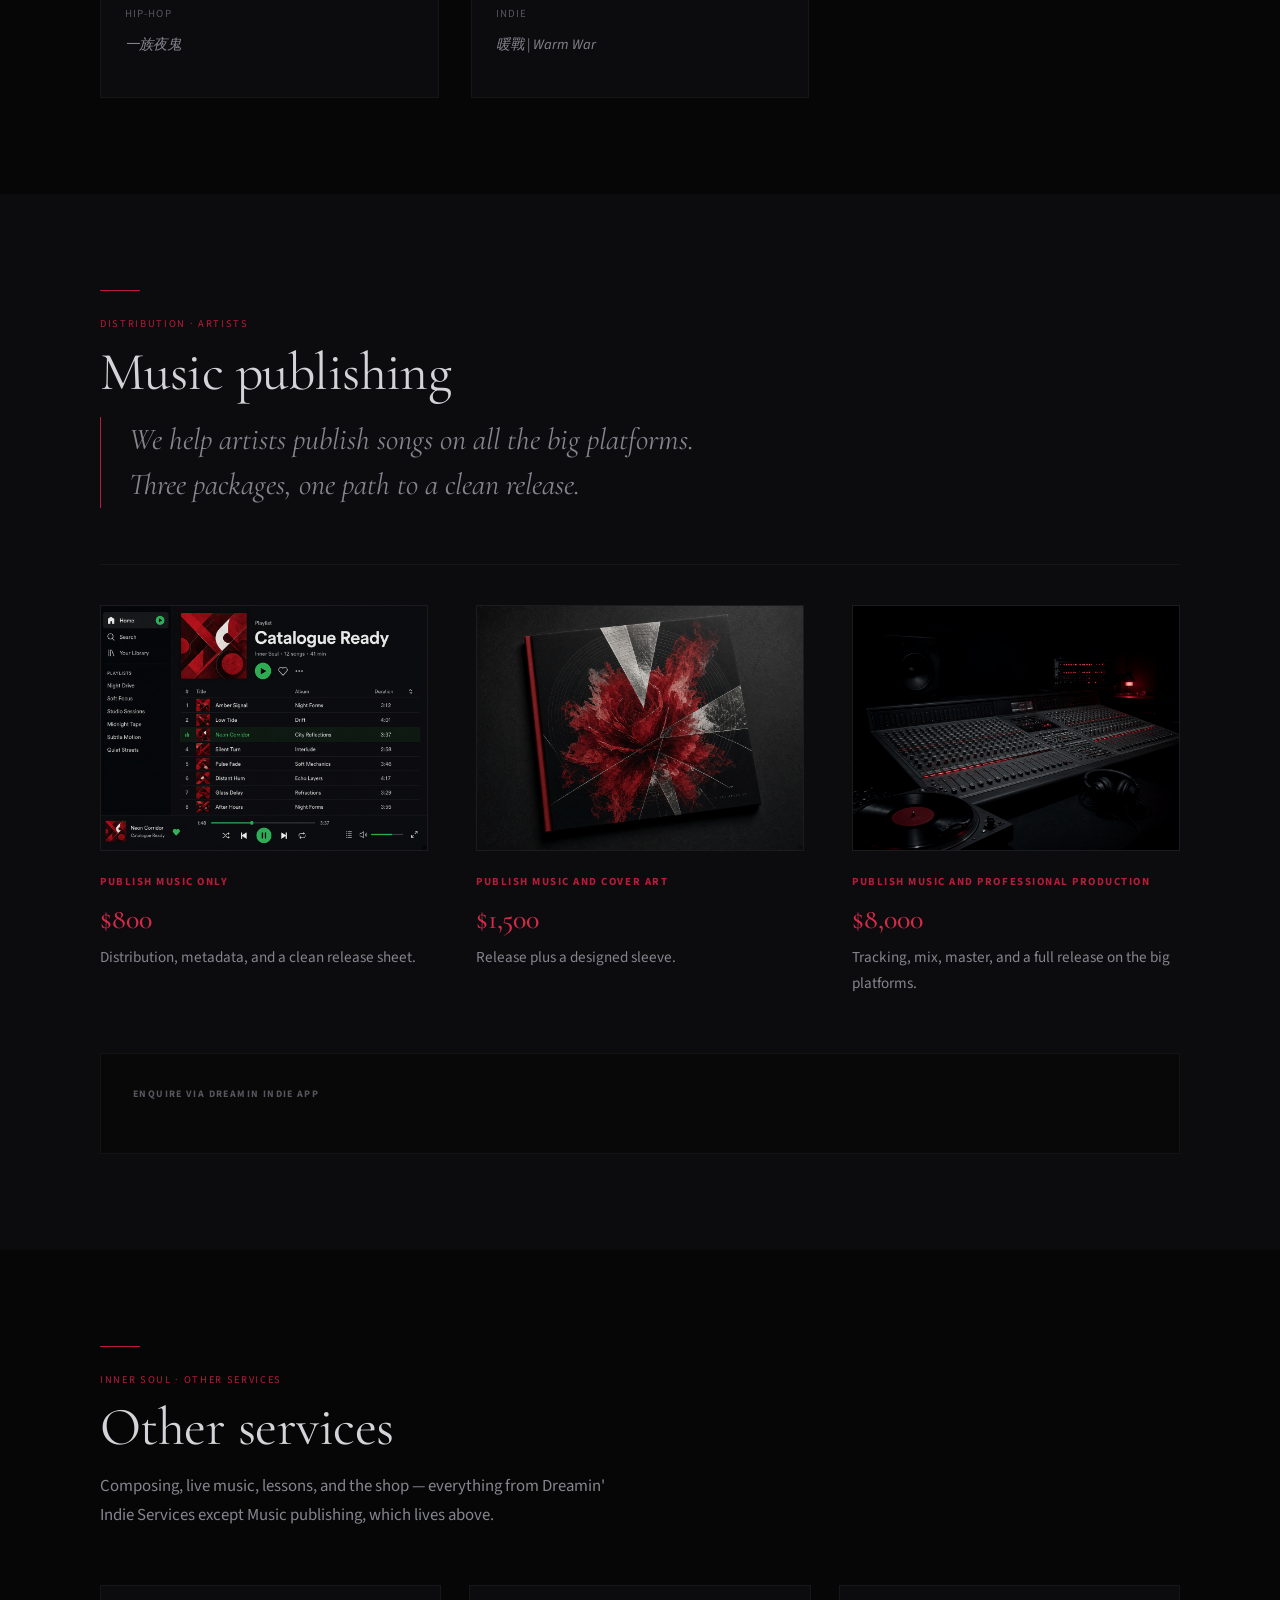
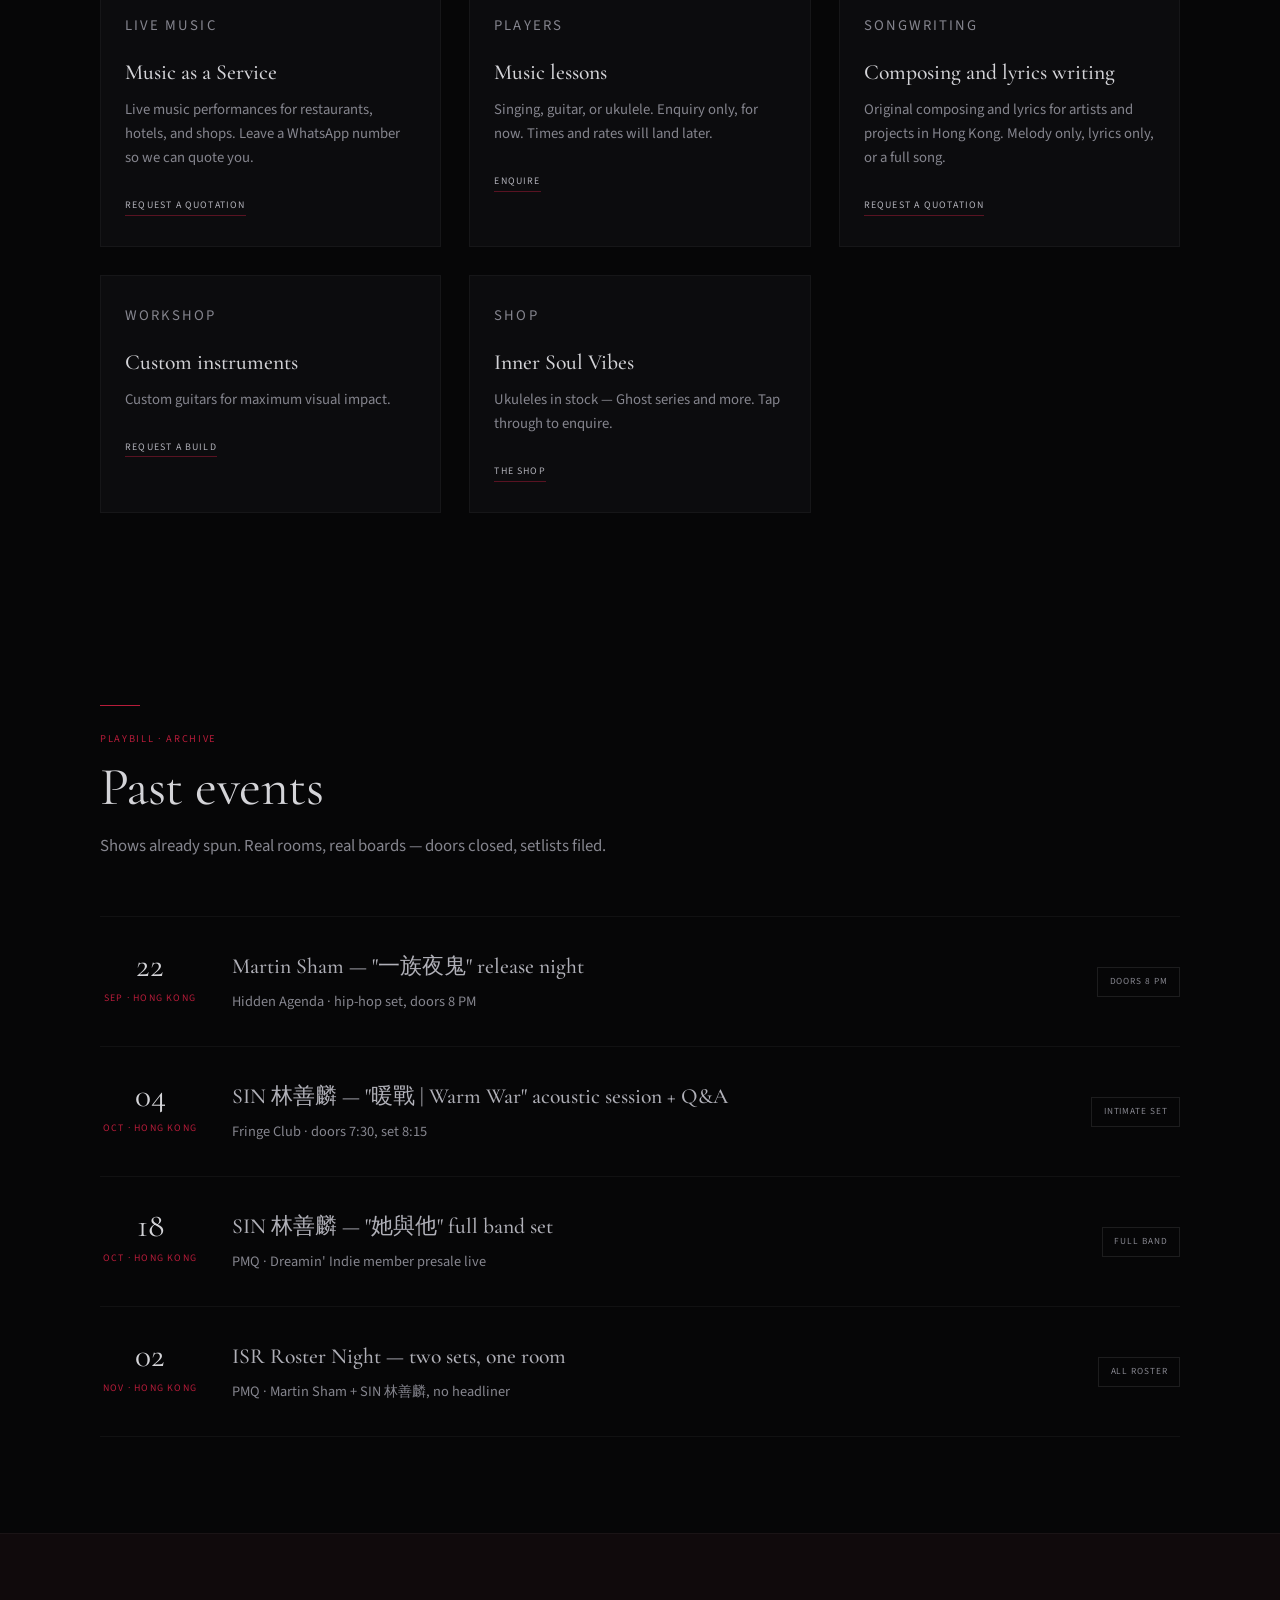
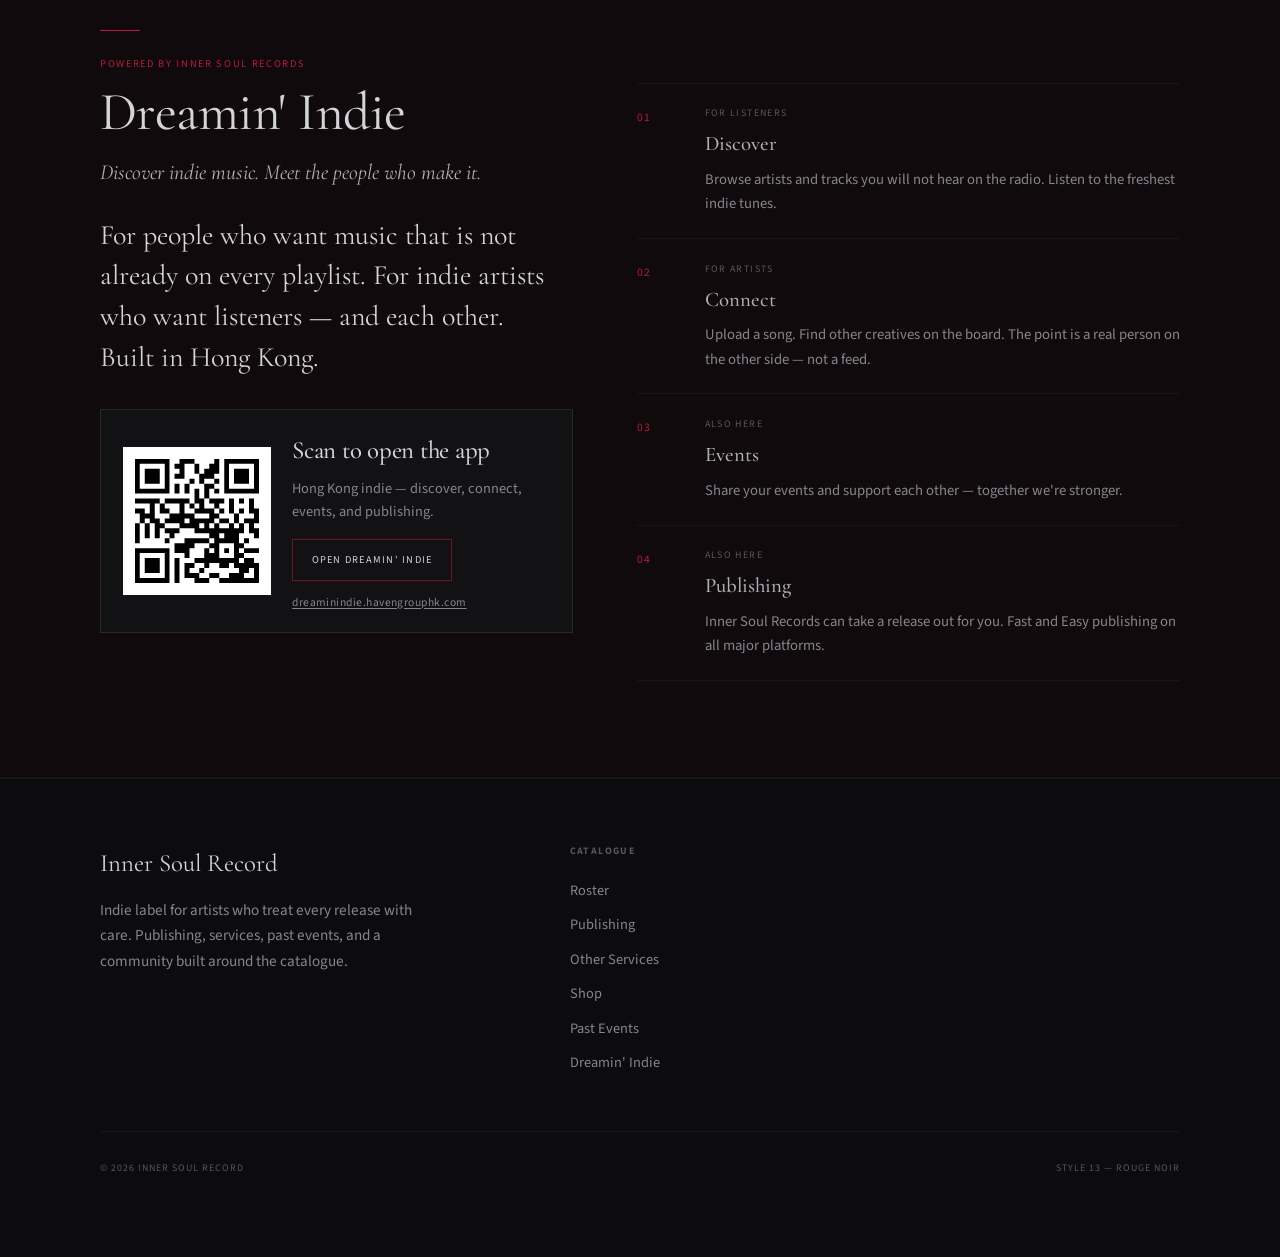
==== commit 54f8c73f: "Remove empty Contact footer column from site pages Drop the Contact footer links (email, Press kit, " ====
--- a/site/index.html
+++ b/site/index.html
@@ -275,14 +275,6 @@
           <li><a href="#dreamin">Dreamin' Indie</a></li>
         </ul>
       </div>
-      <div class="footer-col">
-        <h5>Contact</h5>
-        <ul>
-          <li><a href="mailto:hello@innersoulrecord.com">hello@innersoulrecord.com</a></li>
-          <li><a href="#">Press kit</a></li>
-          <li><a href="#">Demo submission</a></li>
-        </ul>
-      </div>
     </div>
     <div class="footer-bottom">
       <span>© 2026 Inner Soul Record</span>
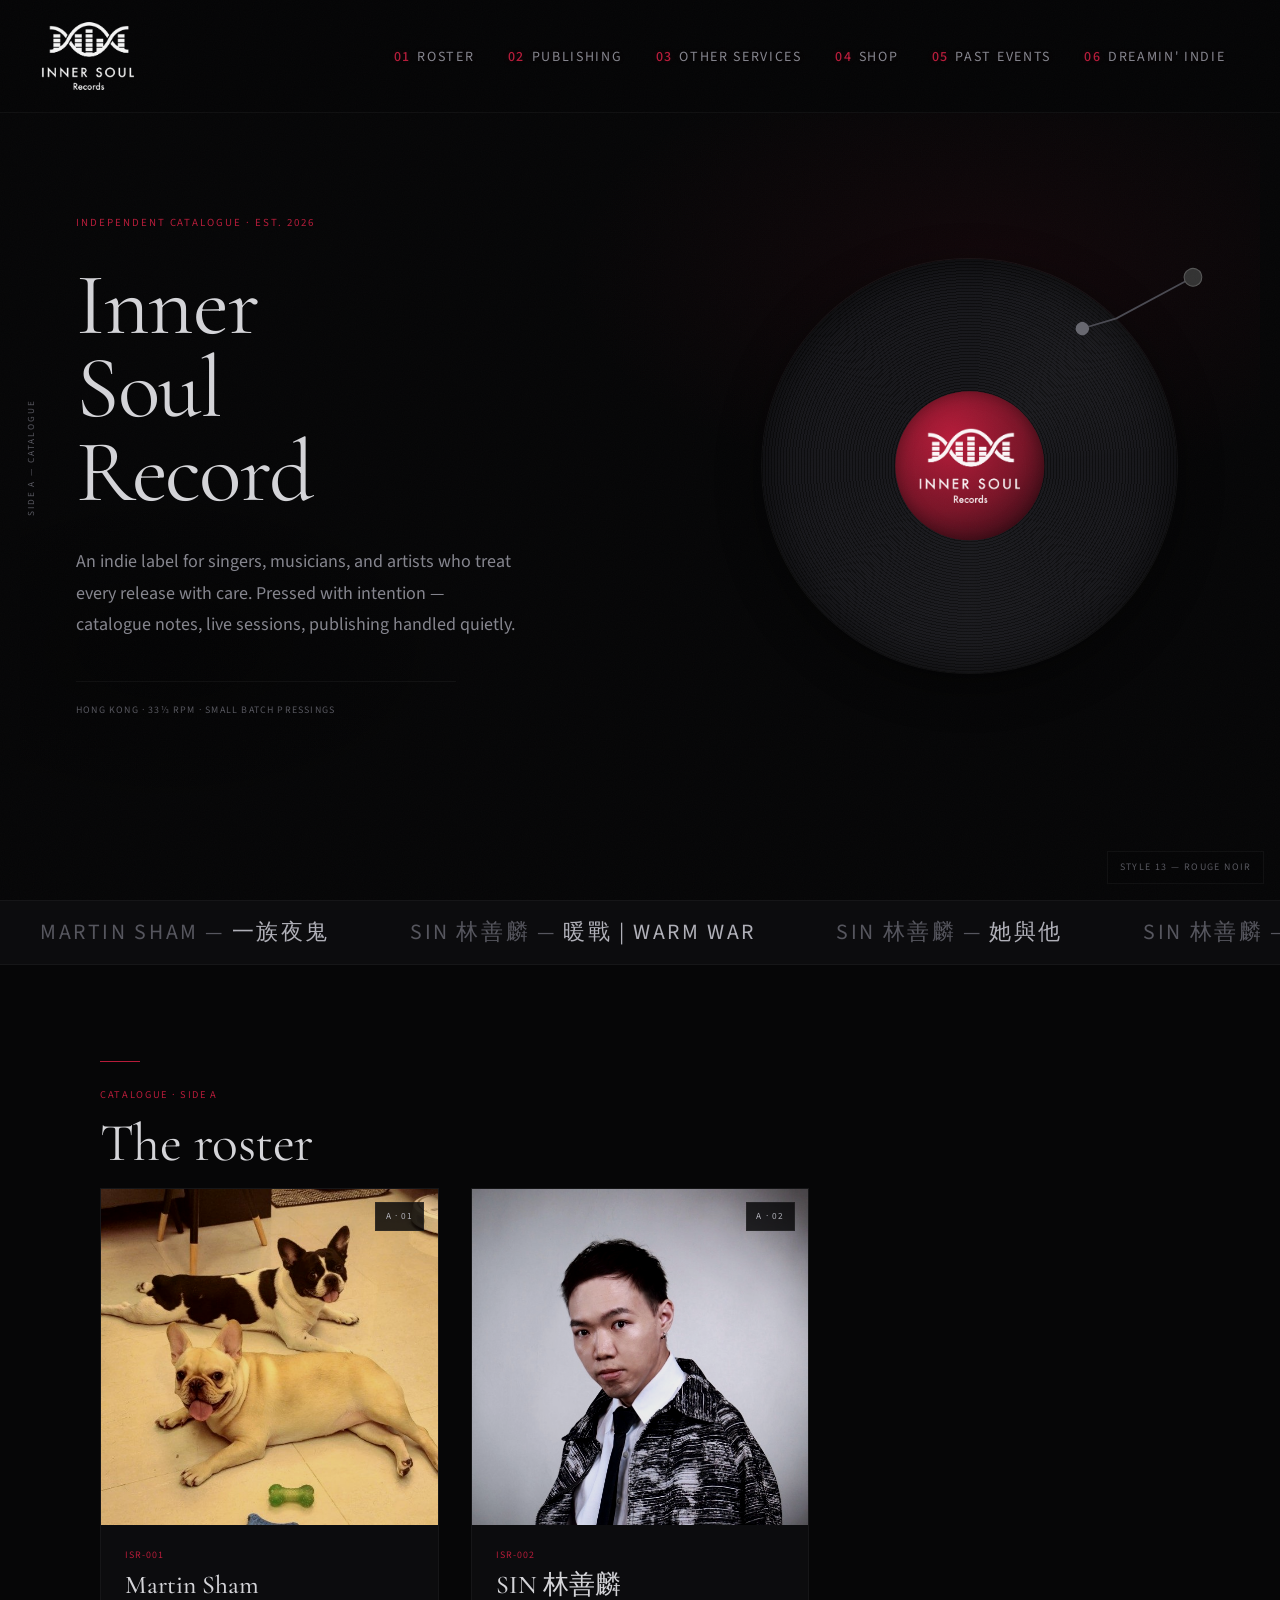
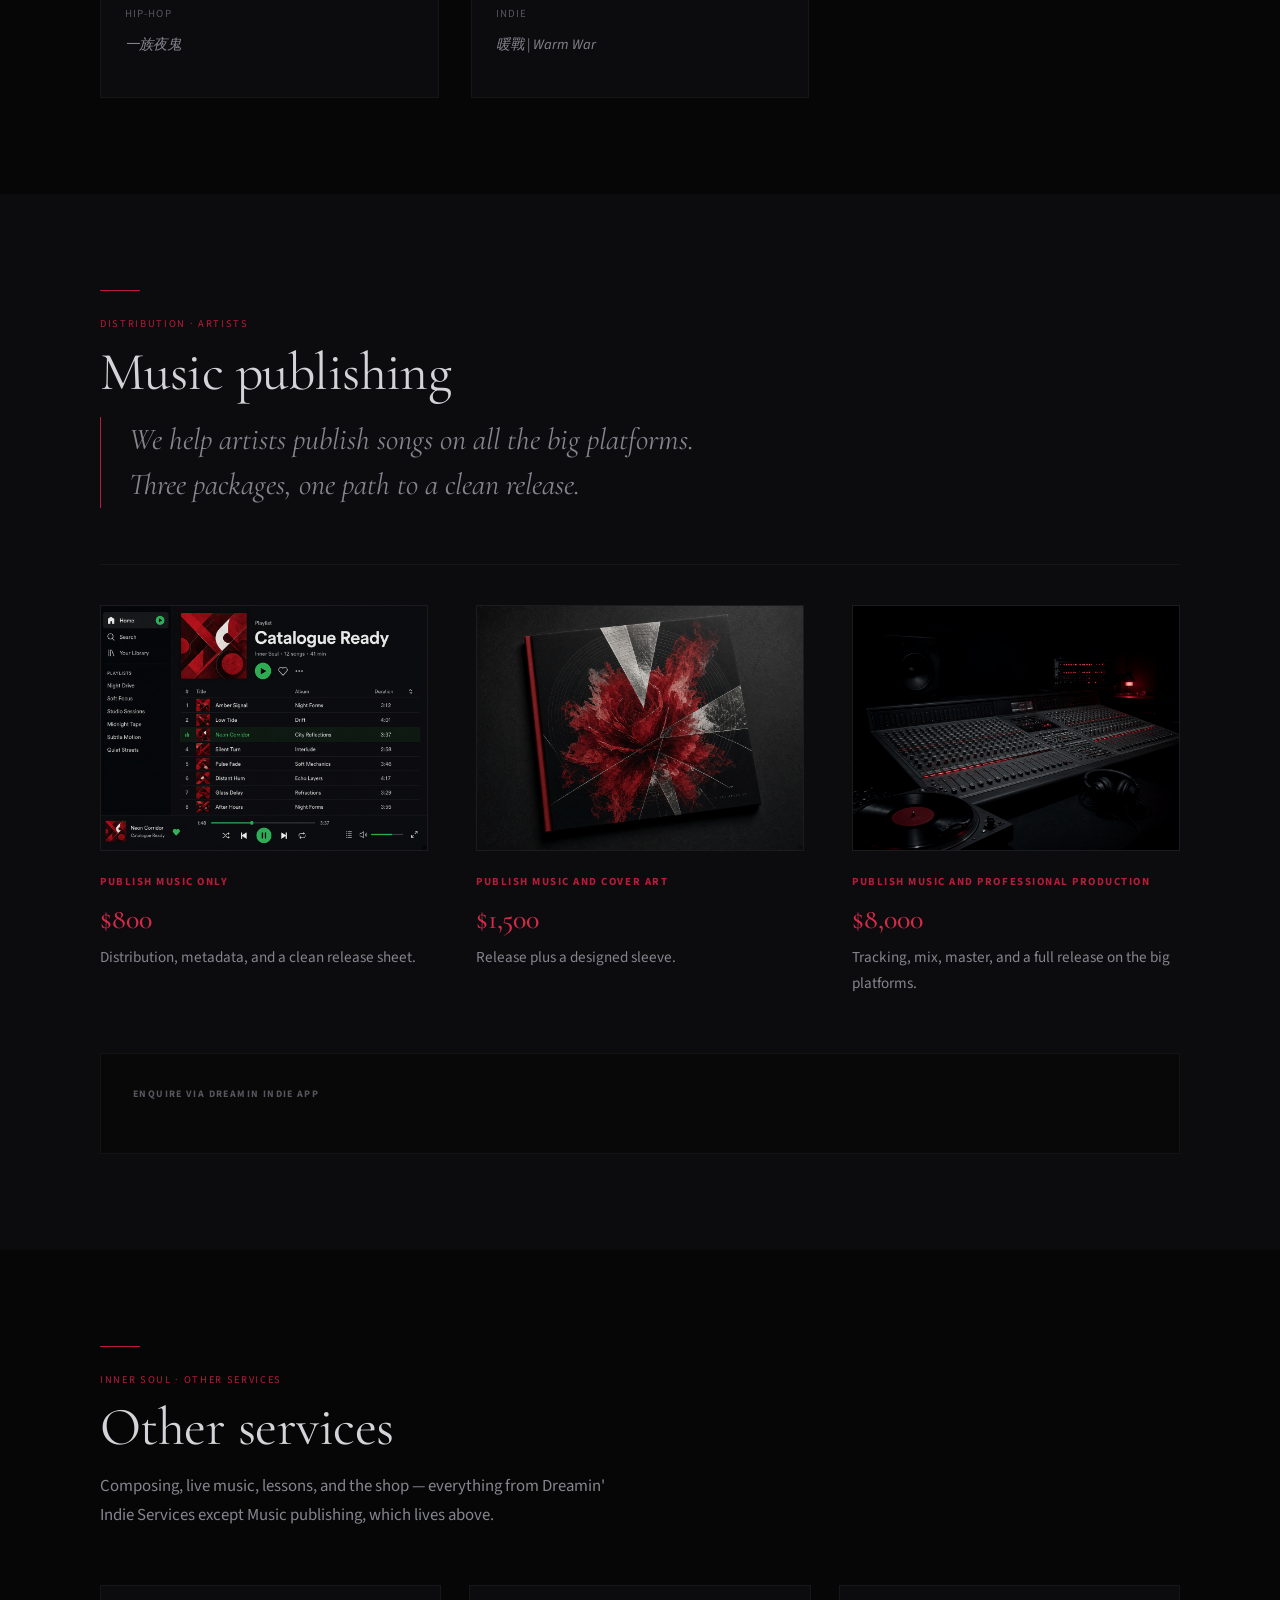
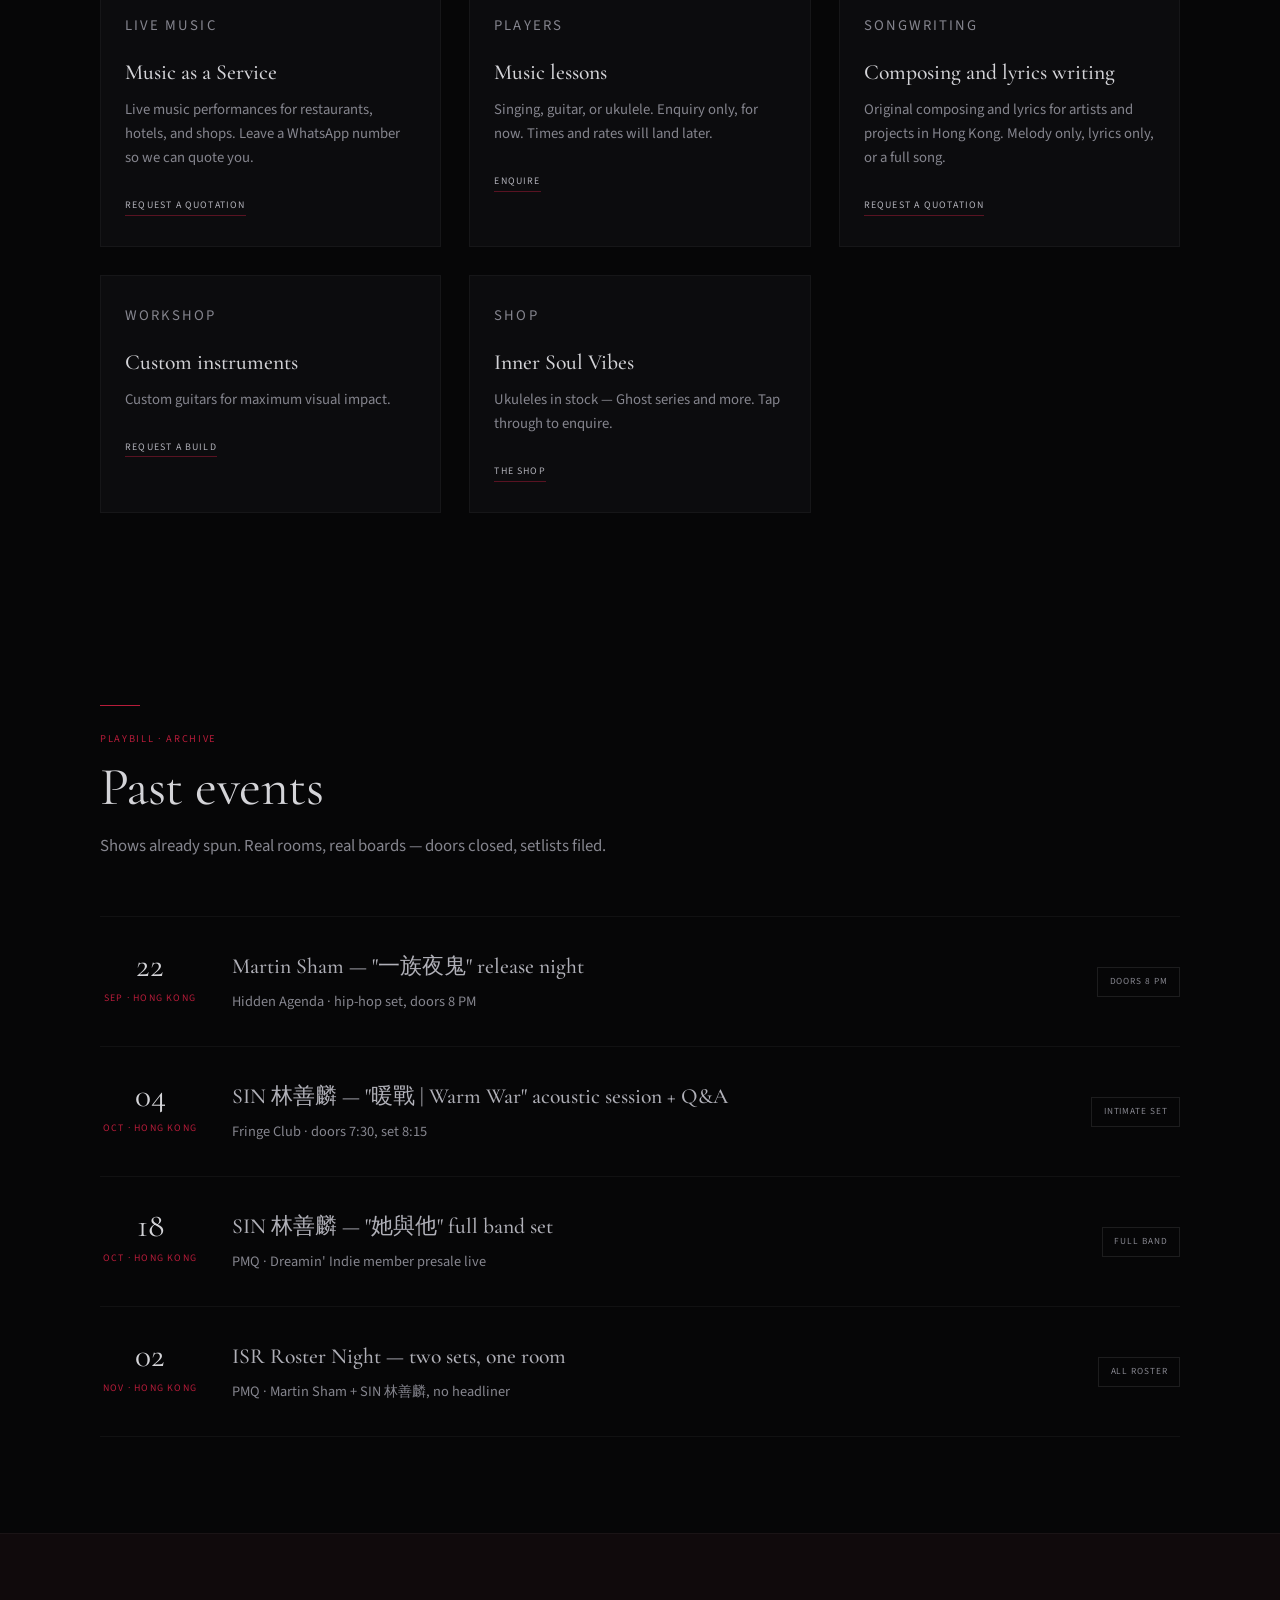
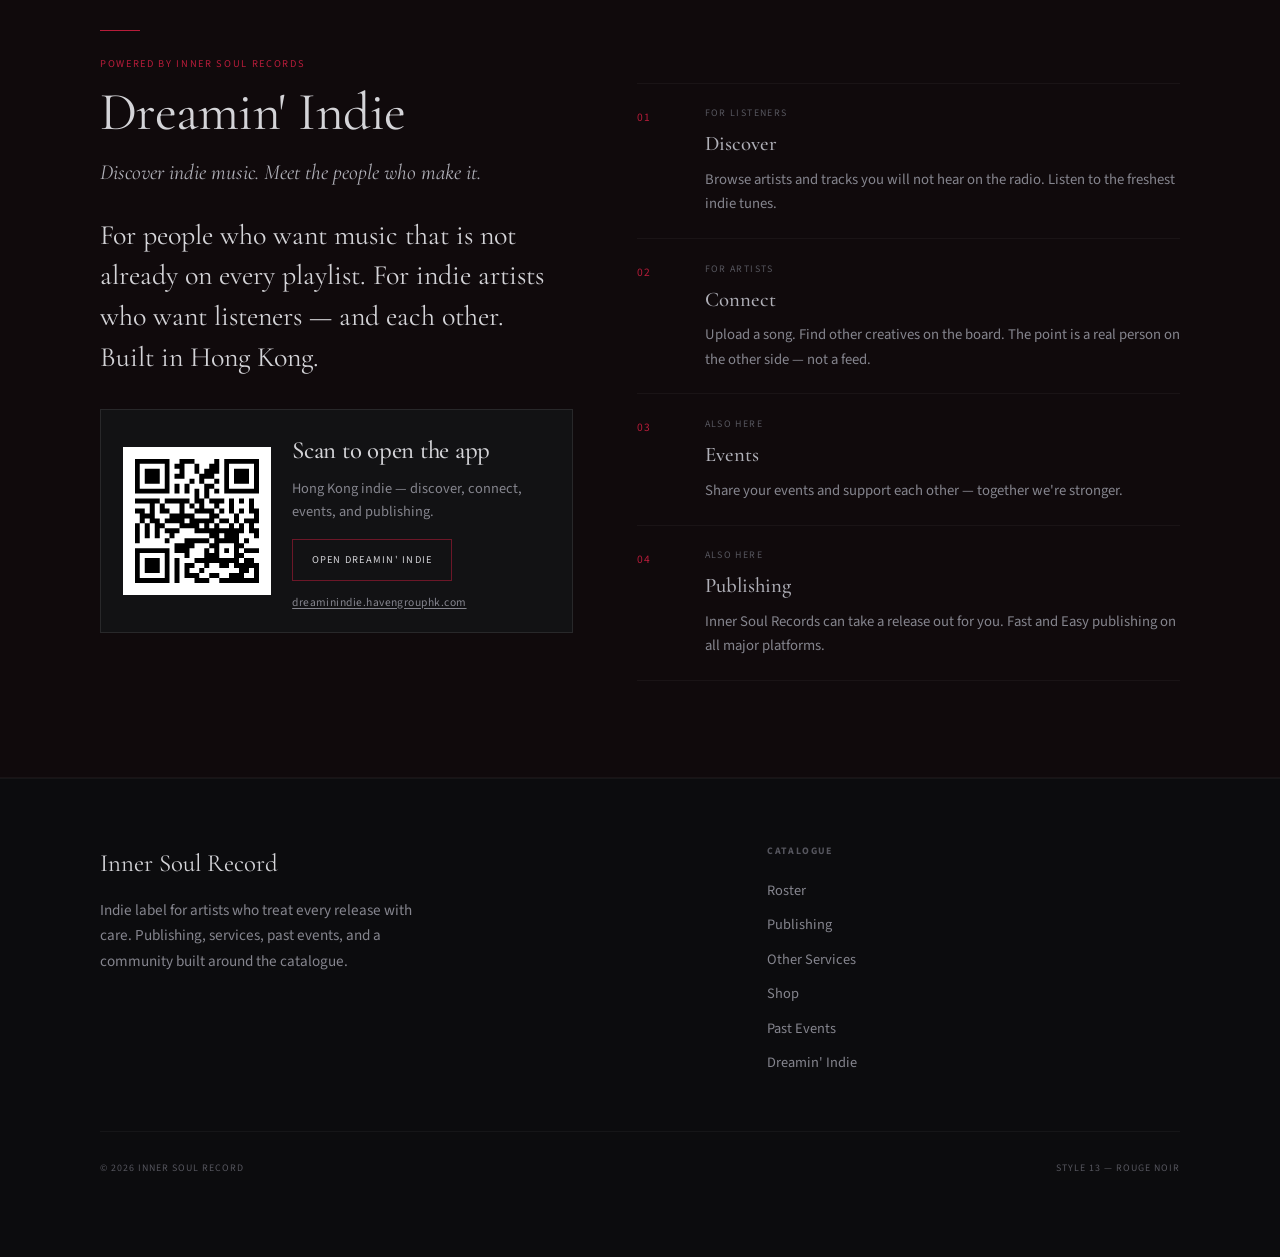
==== commit f823cfdb: "Tighten footer to two columns after Contact removal Adjust .footer-inner grid for brand + Catalogue " ====
--- a/site/index.html
+++ b/site/index.html
@@ -7,7 +7,7 @@
   <link rel="preconnect" href="https://fonts.googleapis.com">
   <link rel="preconnect" href="https://fonts.gstatic.com" crossorigin>
   <link href="https://fonts.googleapis.com/css2?family=Cormorant+Garamond:ital,wght@0,400;0,500;0,600;1,400&family=Source+Sans+3:ital,wght@0,300;0,400;0,500;1,400&display=swap" rel="stylesheet">
-  <link rel="stylesheet" href="css/main.css?v=marquee-speed-1p5x">
+  <link rel="stylesheet" href="css/main.css?v=footer-no-contact">
 </head>
 <body>
   <div class="grain" aria-hidden="true"></div>
--- a/site/css/main.css
+++ b/site/css/main.css
@@ -892,7 +892,7 @@
       max-width: 1080px;
       margin: 0 auto;
       display: grid;
-      grid-template-columns: 1.5fr 1fr 1fr;
+      grid-template-columns: 1.5fr 1fr;
       gap: 3rem;
     }
     .footer-brand h2 {
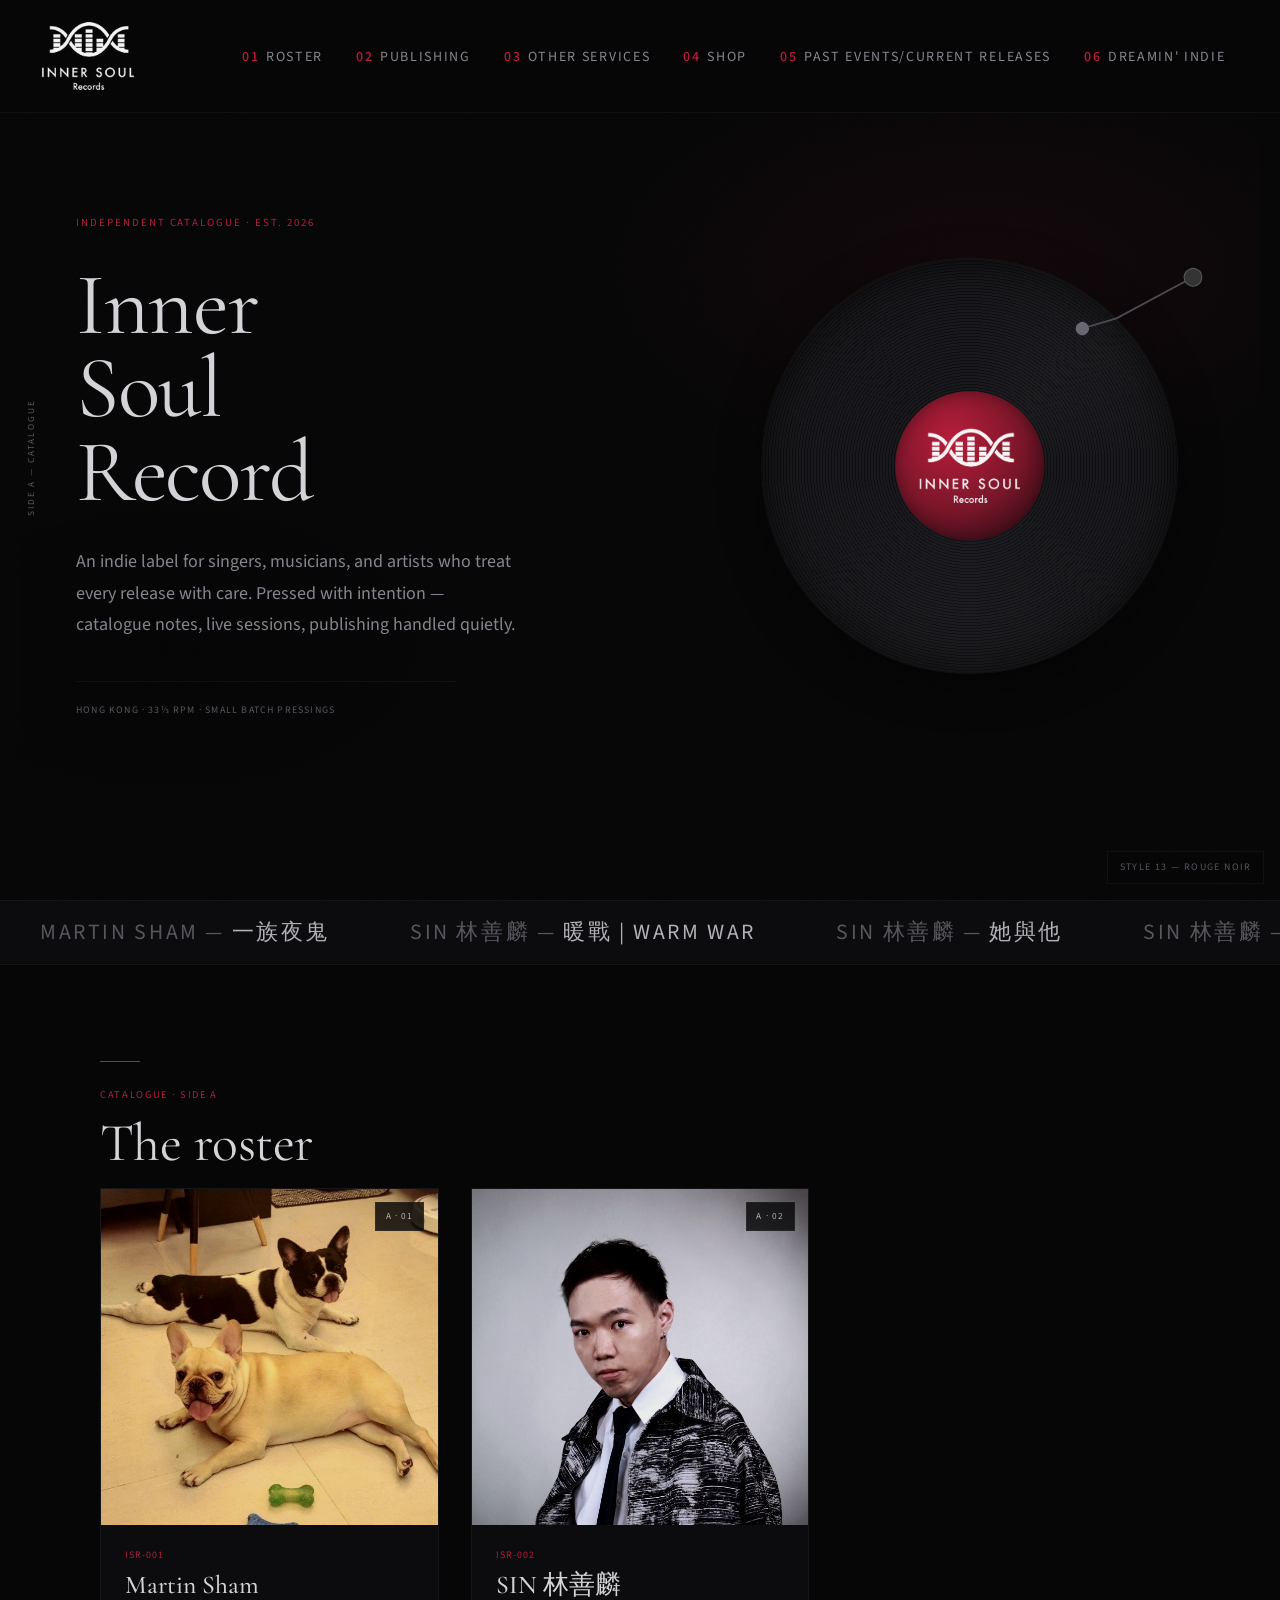
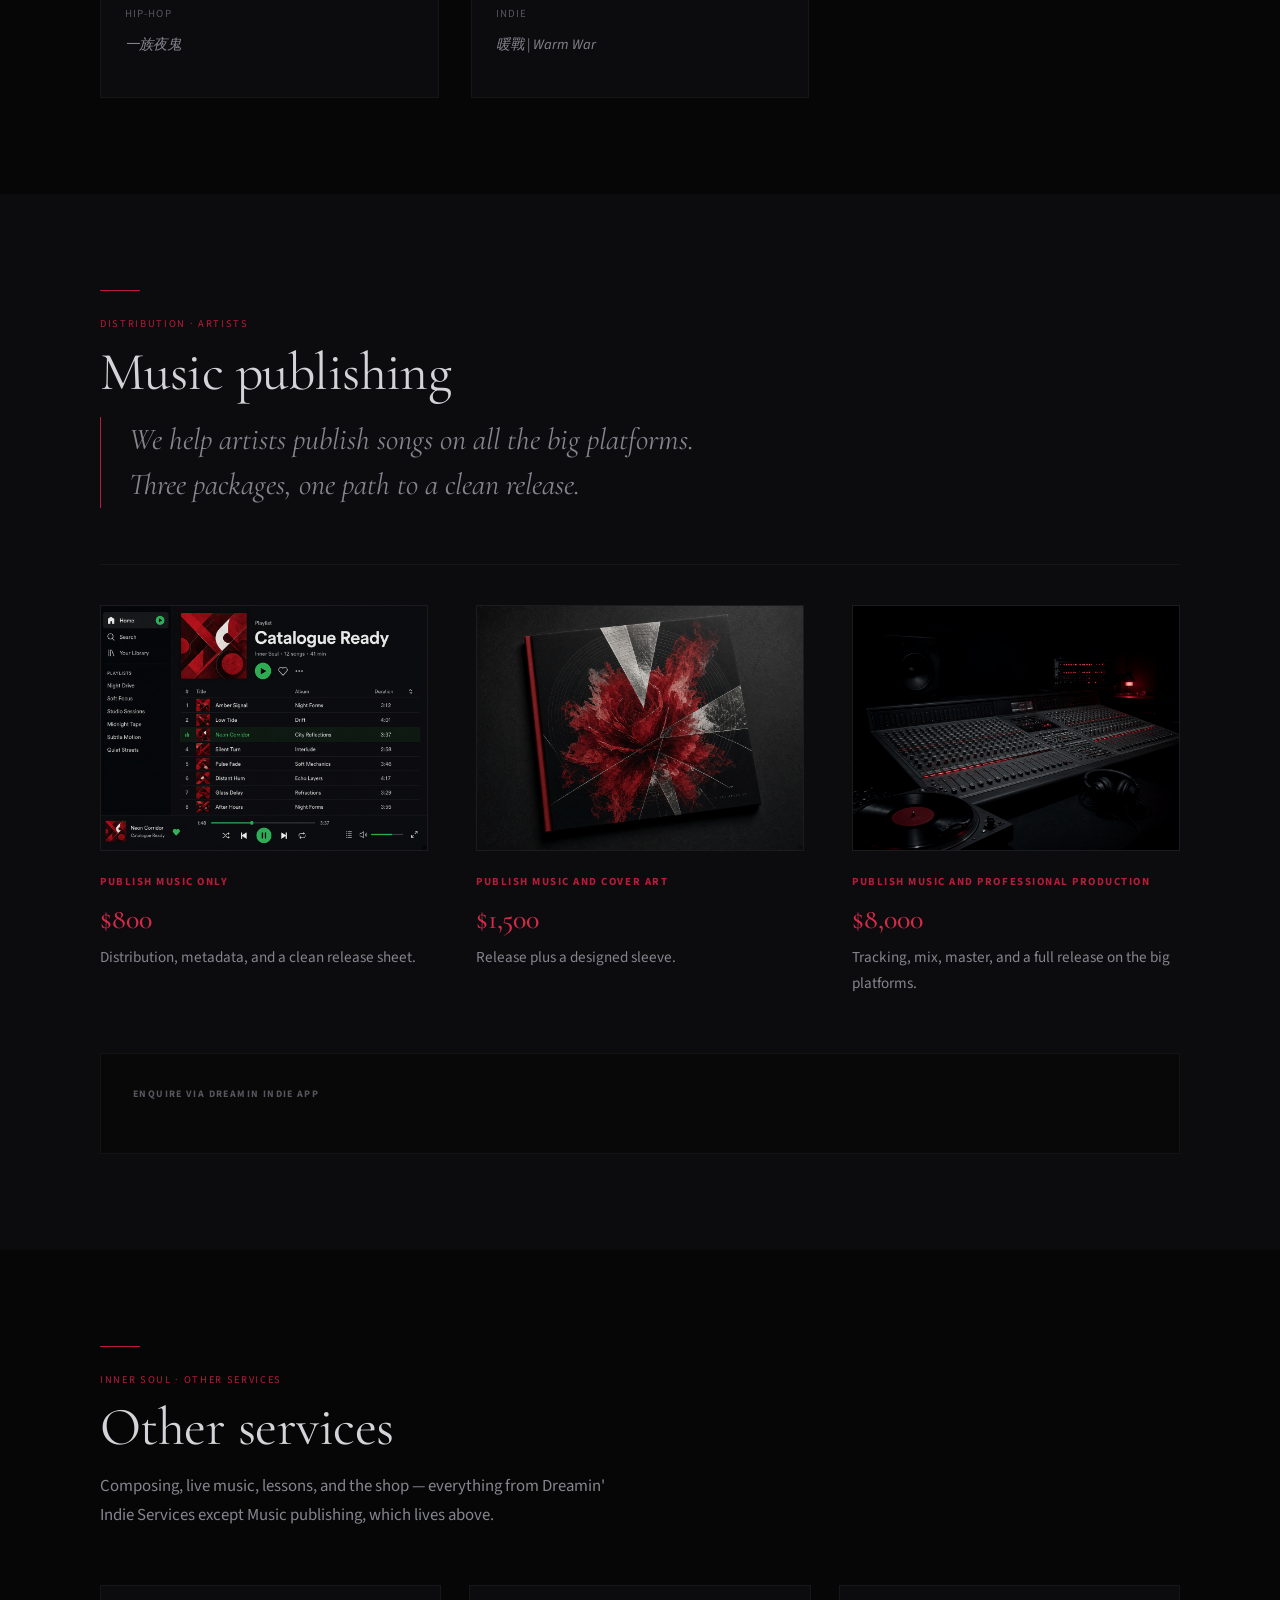
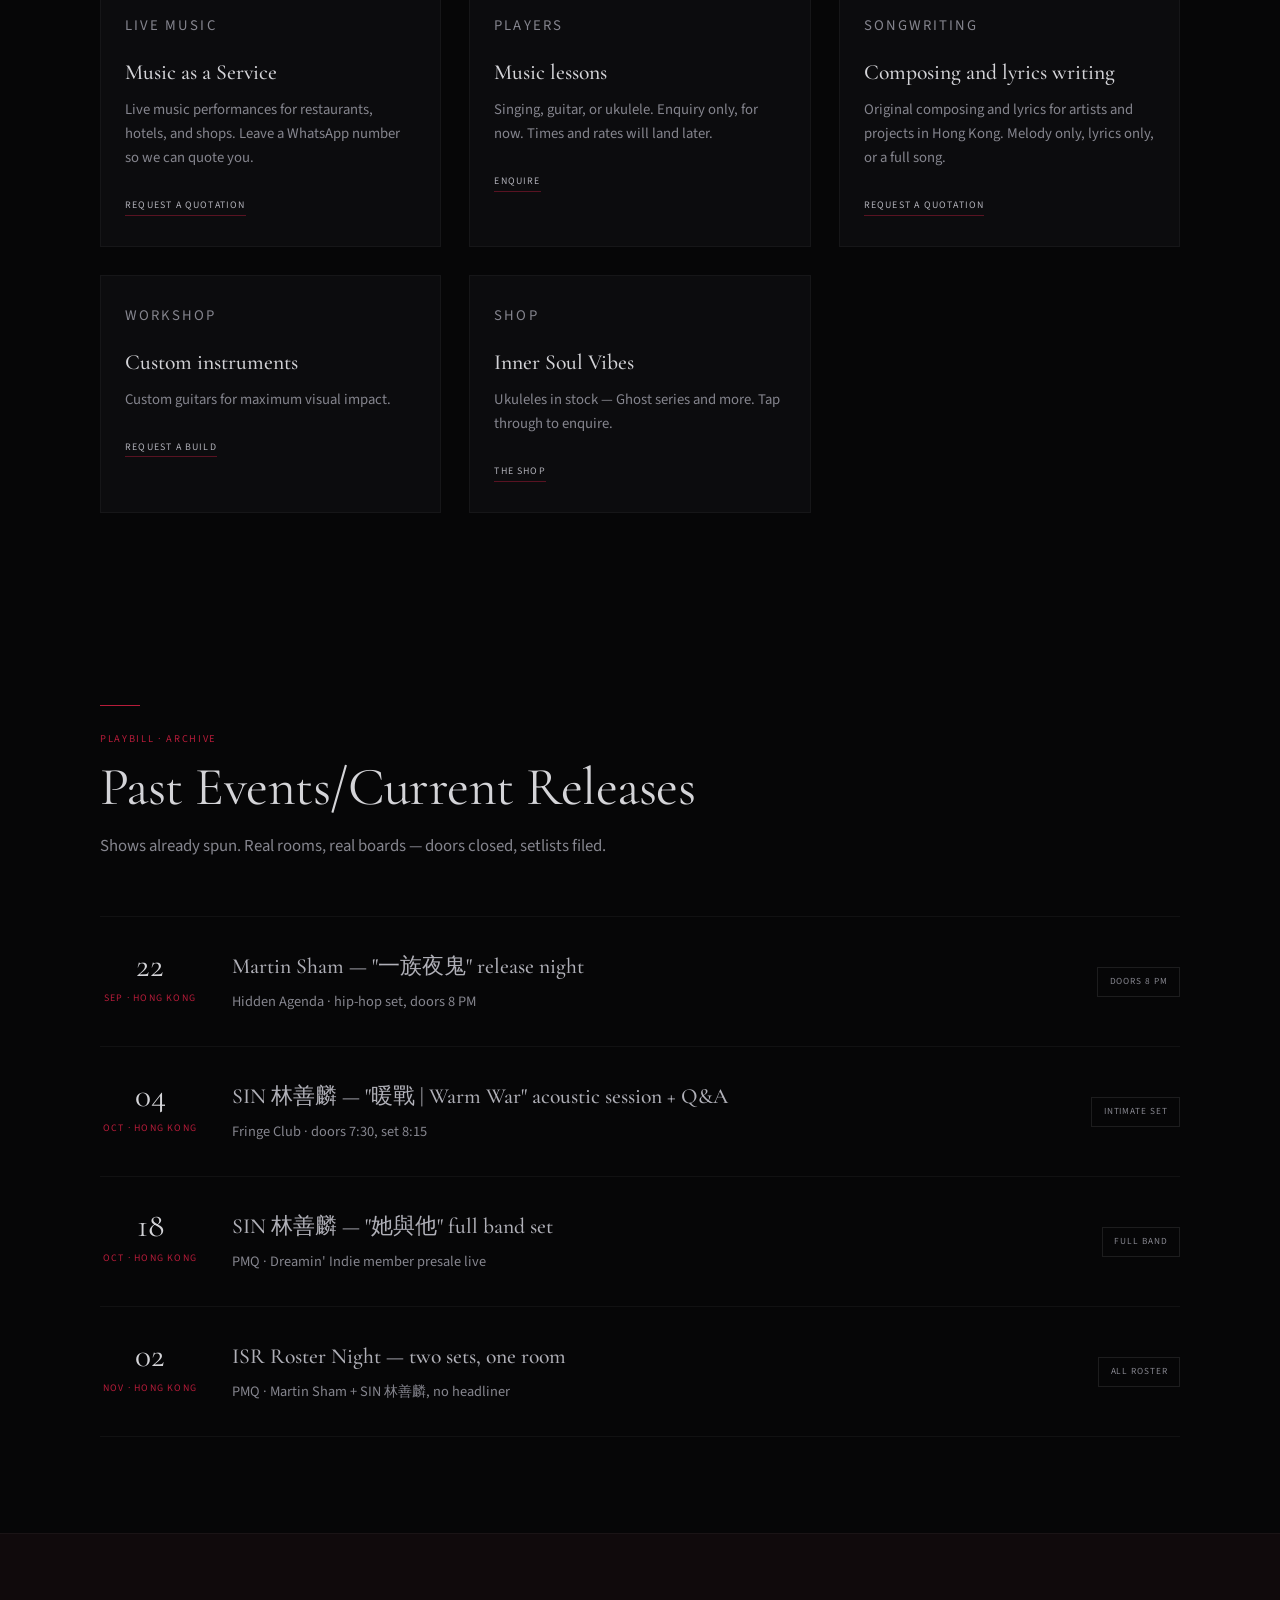
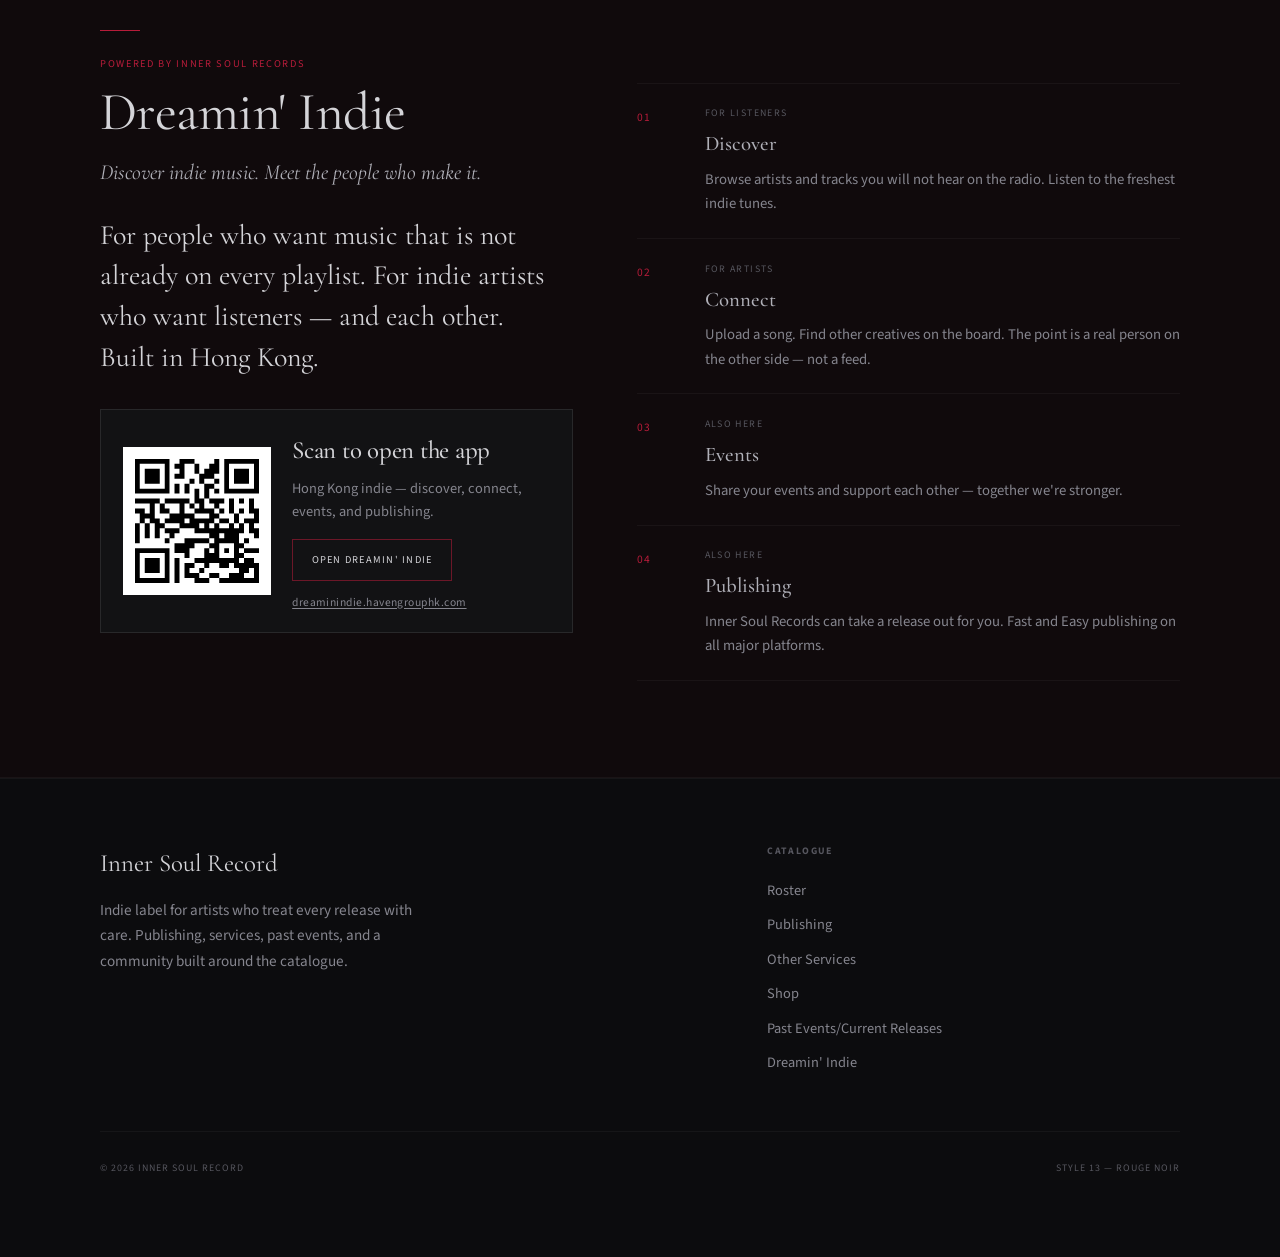
==== commit 514ca95b: "Rename Past Events to Past Events/Current Releases Update nav, section heading, and footer catalogue" ====
--- a/site/index.html
+++ b/site/index.html
@@ -22,7 +22,7 @@
       <li><a href="#publishing"><span class="num">02</span>Publishing</a></li>
       <li><a href="#services"><span class="num">03</span>Other Services</a></li>
       <li><a href="shop.html"><span class="num">04</span>Shop</a></li>
-      <li><a href="#past-events"><span class="num">05</span>Past Events</a></li>
+      <li><a href="#past-events"><span class="num">05</span>Past Events/Current Releases</a></li>
       <li><a href="#dreamin"><span class="num">06</span>Dreamin' Indie</a></li>
     </ul>
     <button class="nav-toggle" id="navToggle" aria-label="Toggle menu">Menu</button>
@@ -160,7 +160,7 @@
     <div class="section-inner">
       <div class="section-rule"></div>
       <p class="section-label">Playbill · Archive</p>
-      <h2 class="section-title">Past events</h2>
+      <h2 class="section-title">Past Events/Current Releases</h2>
       <p class="section-desc">Shows already spun. Real rooms, real boards — doors closed, setlists filed.</p>
       <div class="live-playbill">
         <article class="live-entry">
@@ -271,7 +271,7 @@
           <li><a href="#publishing">Publishing</a></li>
           <li><a href="#services">Other Services</a></li>
           <li><a href="shop.html">Shop</a></li>
-          <li><a href="#past-events">Past Events</a></li>
+          <li><a href="#past-events">Past Events/Current Releases</a></li>
           <li><a href="#dreamin">Dreamin' Indie</a></li>
         </ul>
       </div>
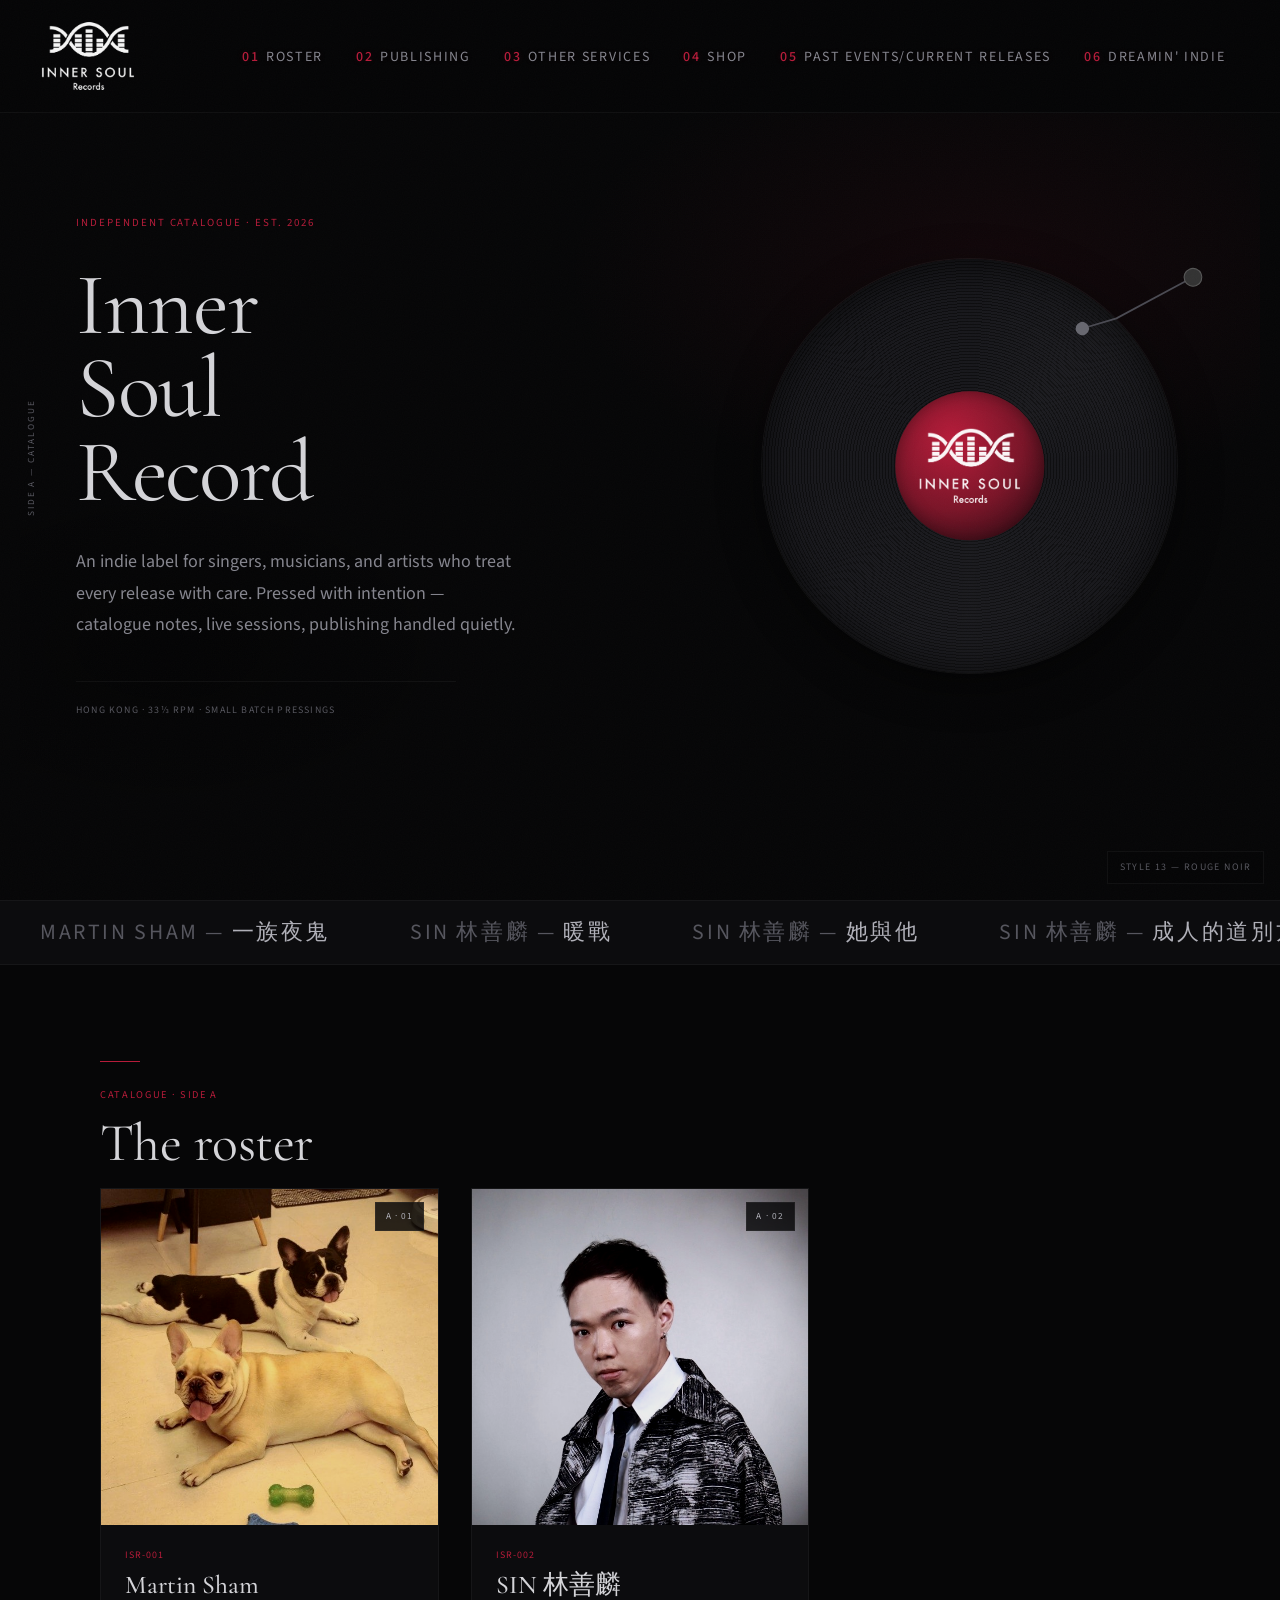
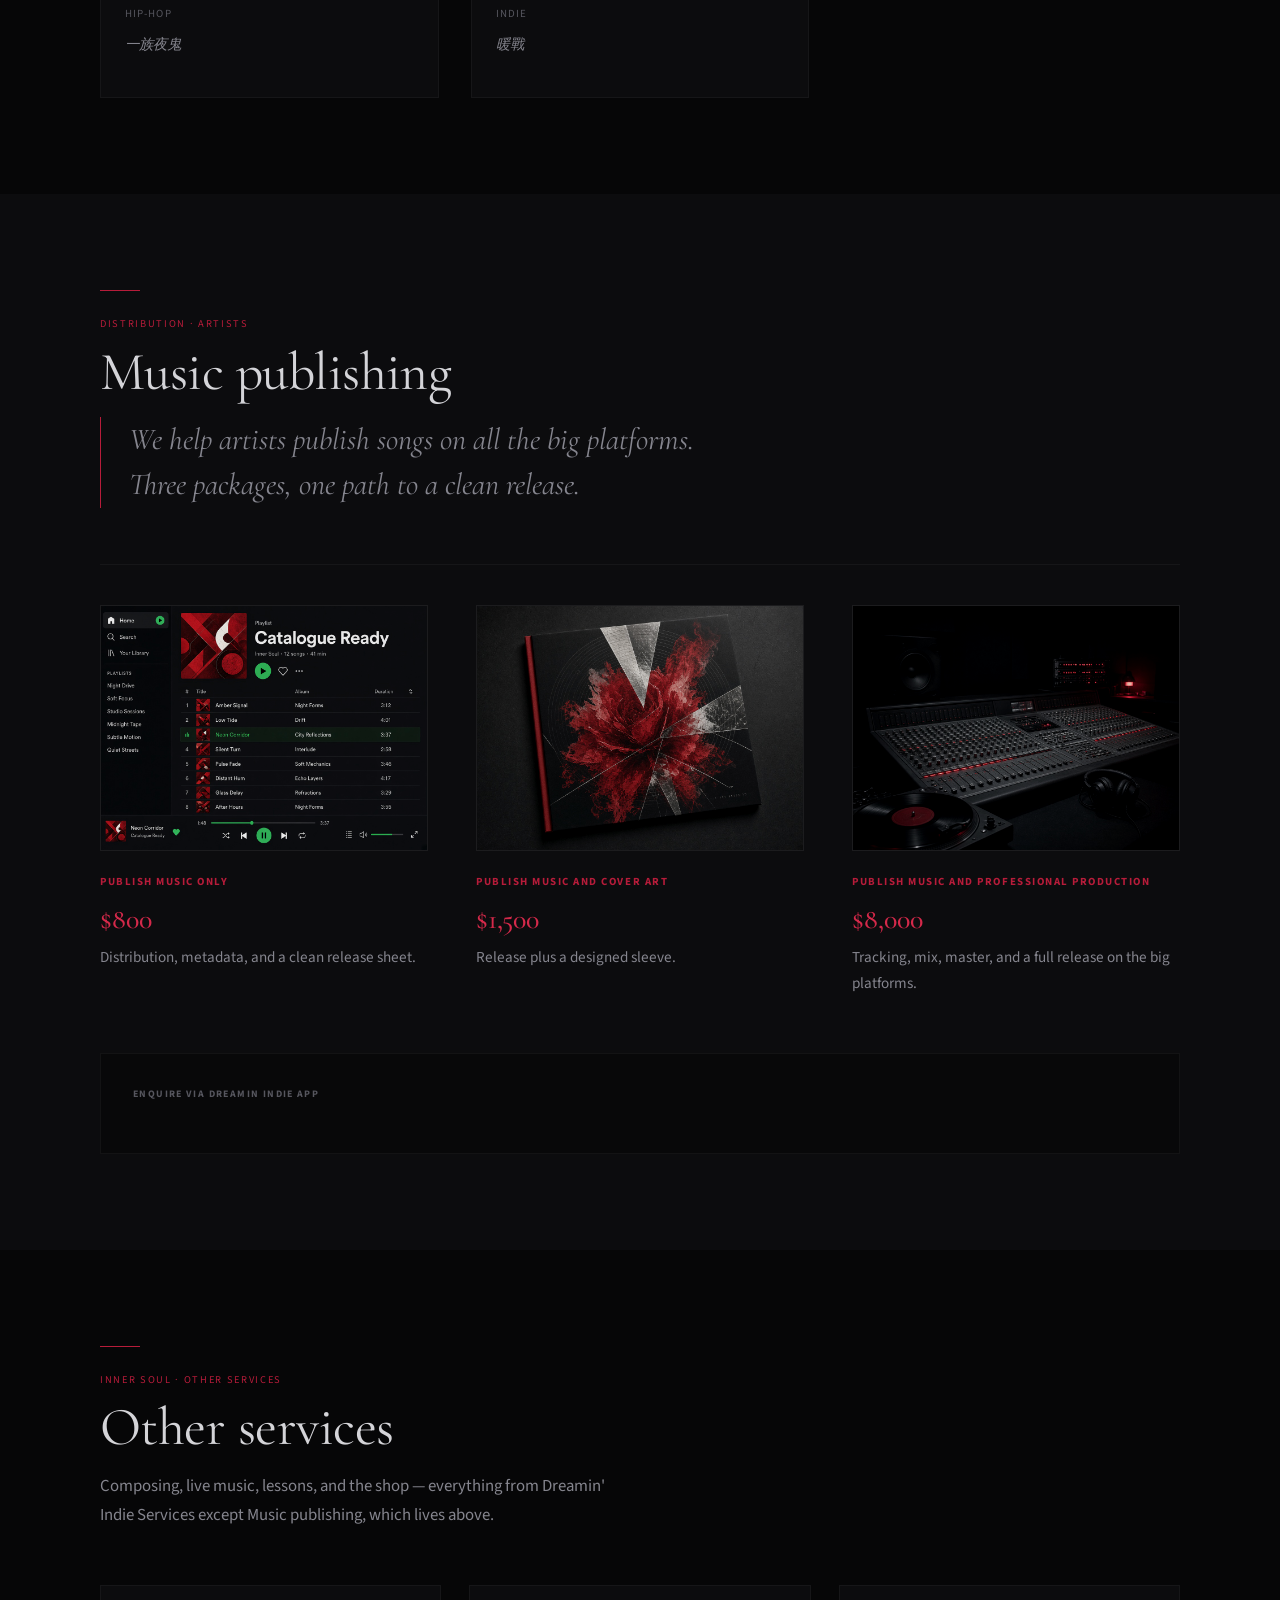
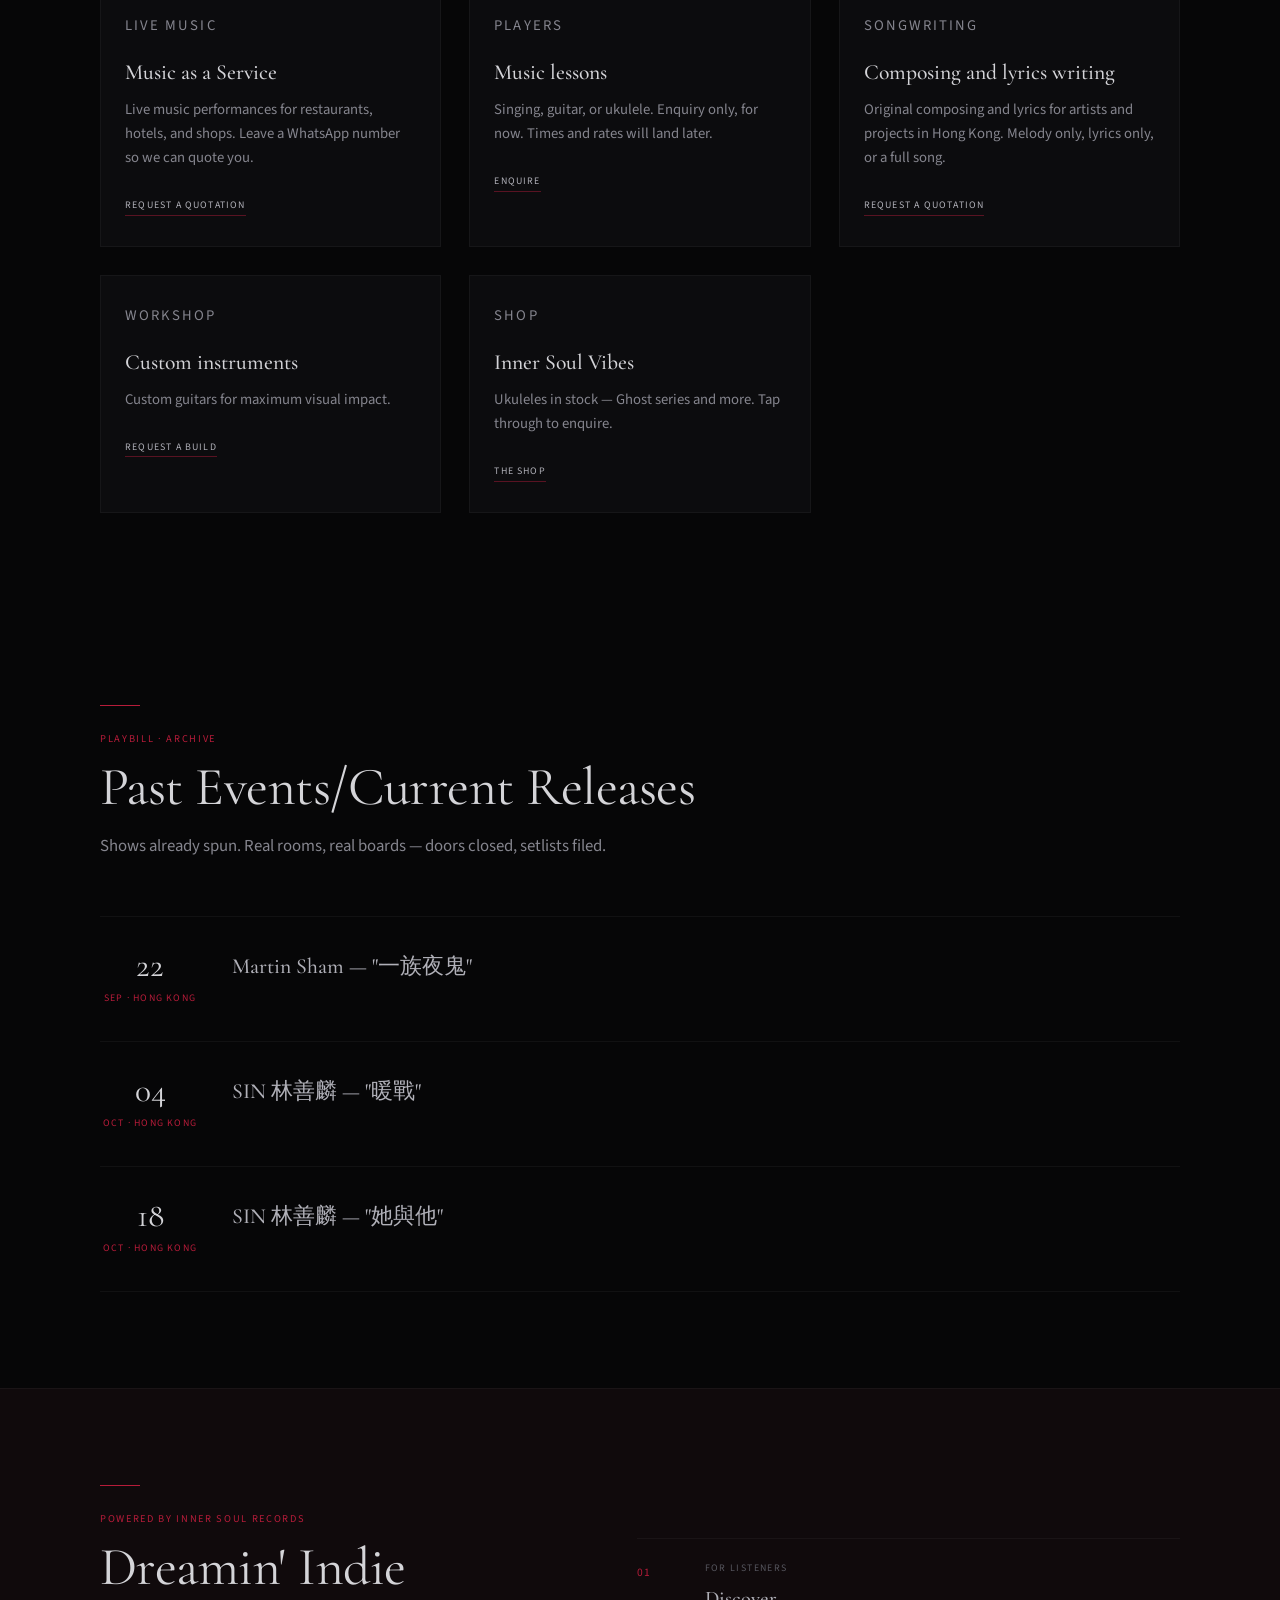
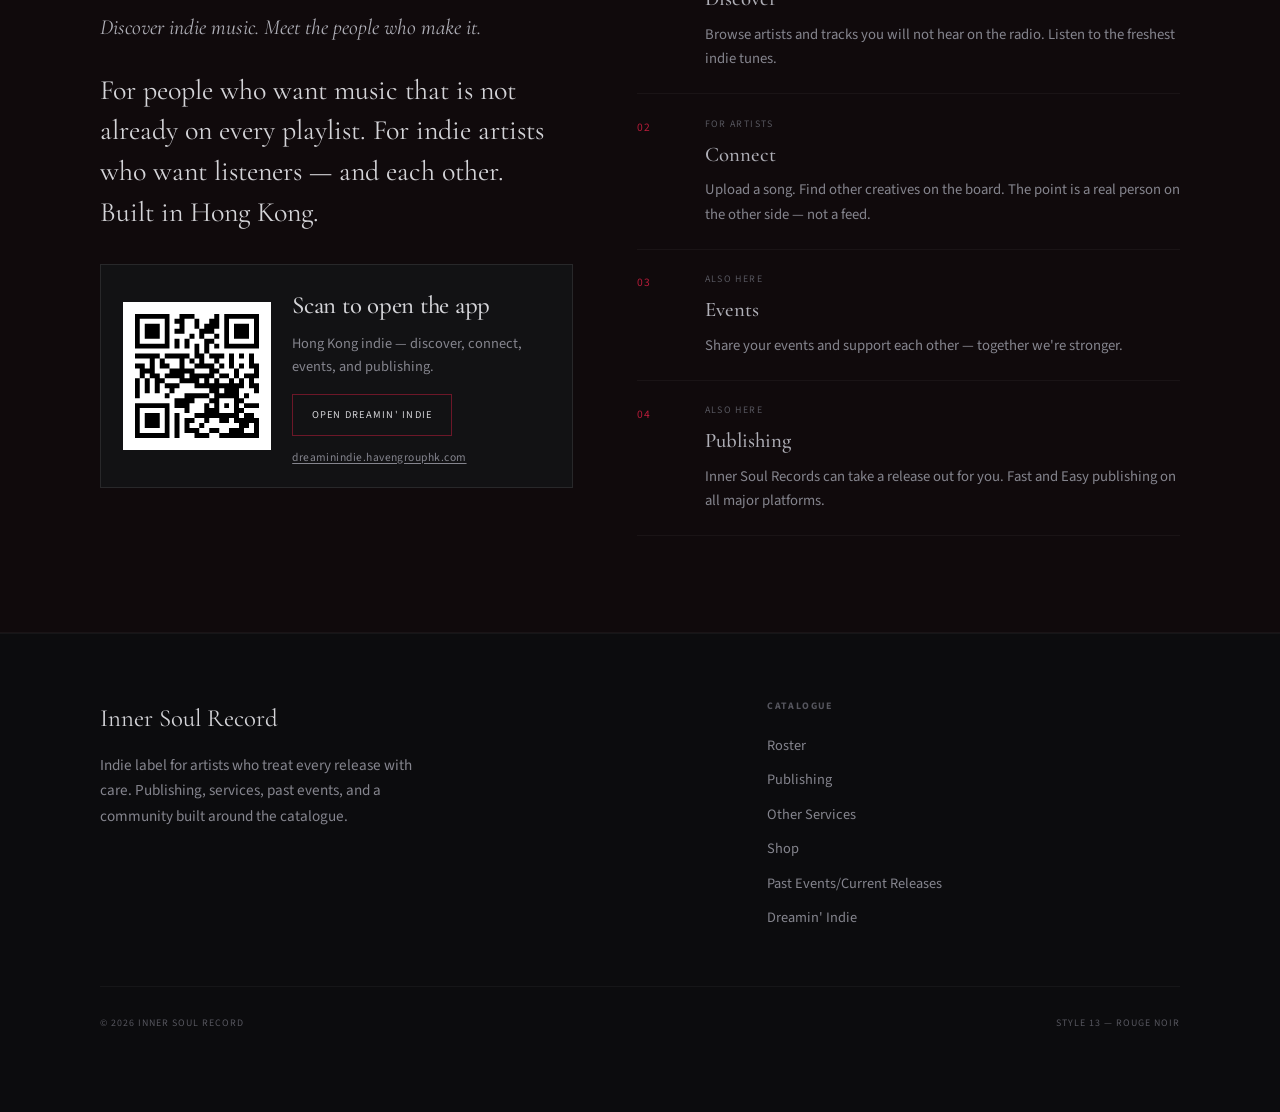
==== commit 0e61e19e: "Trim Past Events to artist and song title only Remove the ISR Roster Night entry, strip English/seco" ====
--- a/site/index.html
+++ b/site/index.html
@@ -57,11 +57,11 @@
   <div class="marquee-wrap" aria-hidden="true">
     <div class="marquee">
       <span>Martin Sham — <em>一族夜鬼</em></span>
-      <span>SIN 林善麟 — <em>暖戰 | Warm War</em></span>
+      <span>SIN 林善麟 — <em>暖戰</em></span>
       <span>SIN 林善麟 — <em>她與他</em></span>
       <span>SIN 林善麟 — <em>成人的道別方式</em></span>
       <span>Martin Sham — <em>一族夜鬼</em></span>
-      <span>SIN 林善麟 — <em>暖戰 | Warm War</em></span>
+      <span>SIN 林善麟 — <em>暖戰</em></span>
       <span>SIN 林善麟 — <em>她與他</em></span>
       <span>SIN 林善麟 — <em>成人的道別方式</em></span>
     </div>
@@ -166,34 +166,20 @@
         <article class="live-entry">
           <div class="live-date"><span class="day">22</span><span class="month">Sep · Hong Kong</span></div>
           <div class="live-info">
-            <h4>Martin Sham — "一族夜鬼" release night</h4>
-            <p>Hidden Agenda · hip-hop set, doors 8 PM</p>
-          </div>
-          <span class="live-tag">Doors 8 PM</span>
+            <h4>Martin Sham — "一族夜鬼"</h4>
+          </div>
         </article>
         <article class="live-entry">
           <div class="live-date"><span class="day">04</span><span class="month">Oct · Hong Kong</span></div>
           <div class="live-info">
-            <h4>SIN 林善麟 — "暖戰 | Warm War" acoustic session + Q&amp;A</h4>
-            <p>Fringe Club · doors 7:30, set 8:15</p>
-          </div>
-          <span class="live-tag">Intimate set</span>
+            <h4>SIN 林善麟 — "暖戰"</h4>
+          </div>
         </article>
         <article class="live-entry">
           <div class="live-date"><span class="day">18</span><span class="month">Oct · Hong Kong</span></div>
           <div class="live-info">
-            <h4>SIN 林善麟 — "她與他" full band set</h4>
-            <p>PMQ · Dreamin' Indie member presale live</p>
-          </div>
-          <span class="live-tag">Full band</span>
-        </article>
-        <article class="live-entry">
-          <div class="live-date"><span class="day">02</span><span class="month">Nov · Hong Kong</span></div>
-          <div class="live-info">
-            <h4>ISR Roster Night — two sets, one room</h4>
-            <p>PMQ · Martin Sham + SIN 林善麟, no headliner</p>
-          </div>
-          <span class="live-tag">All roster</span>
+            <h4>SIN 林善麟 — "她與他"</h4>
+          </div>
         </article>
       </div>
     </div>
--- a/site/css/main.css
+++ b/site/css/main.css
@@ -822,7 +822,7 @@
     }
     .live-entry {
       display: grid;
-      grid-template-columns: 100px 1fr auto;
+      grid-template-columns: 100px 1fr;
       gap: 2rem;
       align-items: start;
       padding: 2rem 0;
@@ -858,7 +858,7 @@
       font-family: var(--font-serif);
       font-size: 1.35rem;
       font-weight: 500;
-      margin-bottom: 0.35rem;
+      margin-bottom: 0;
       color: var(--silver-soft);
     }
     .live-info p {
